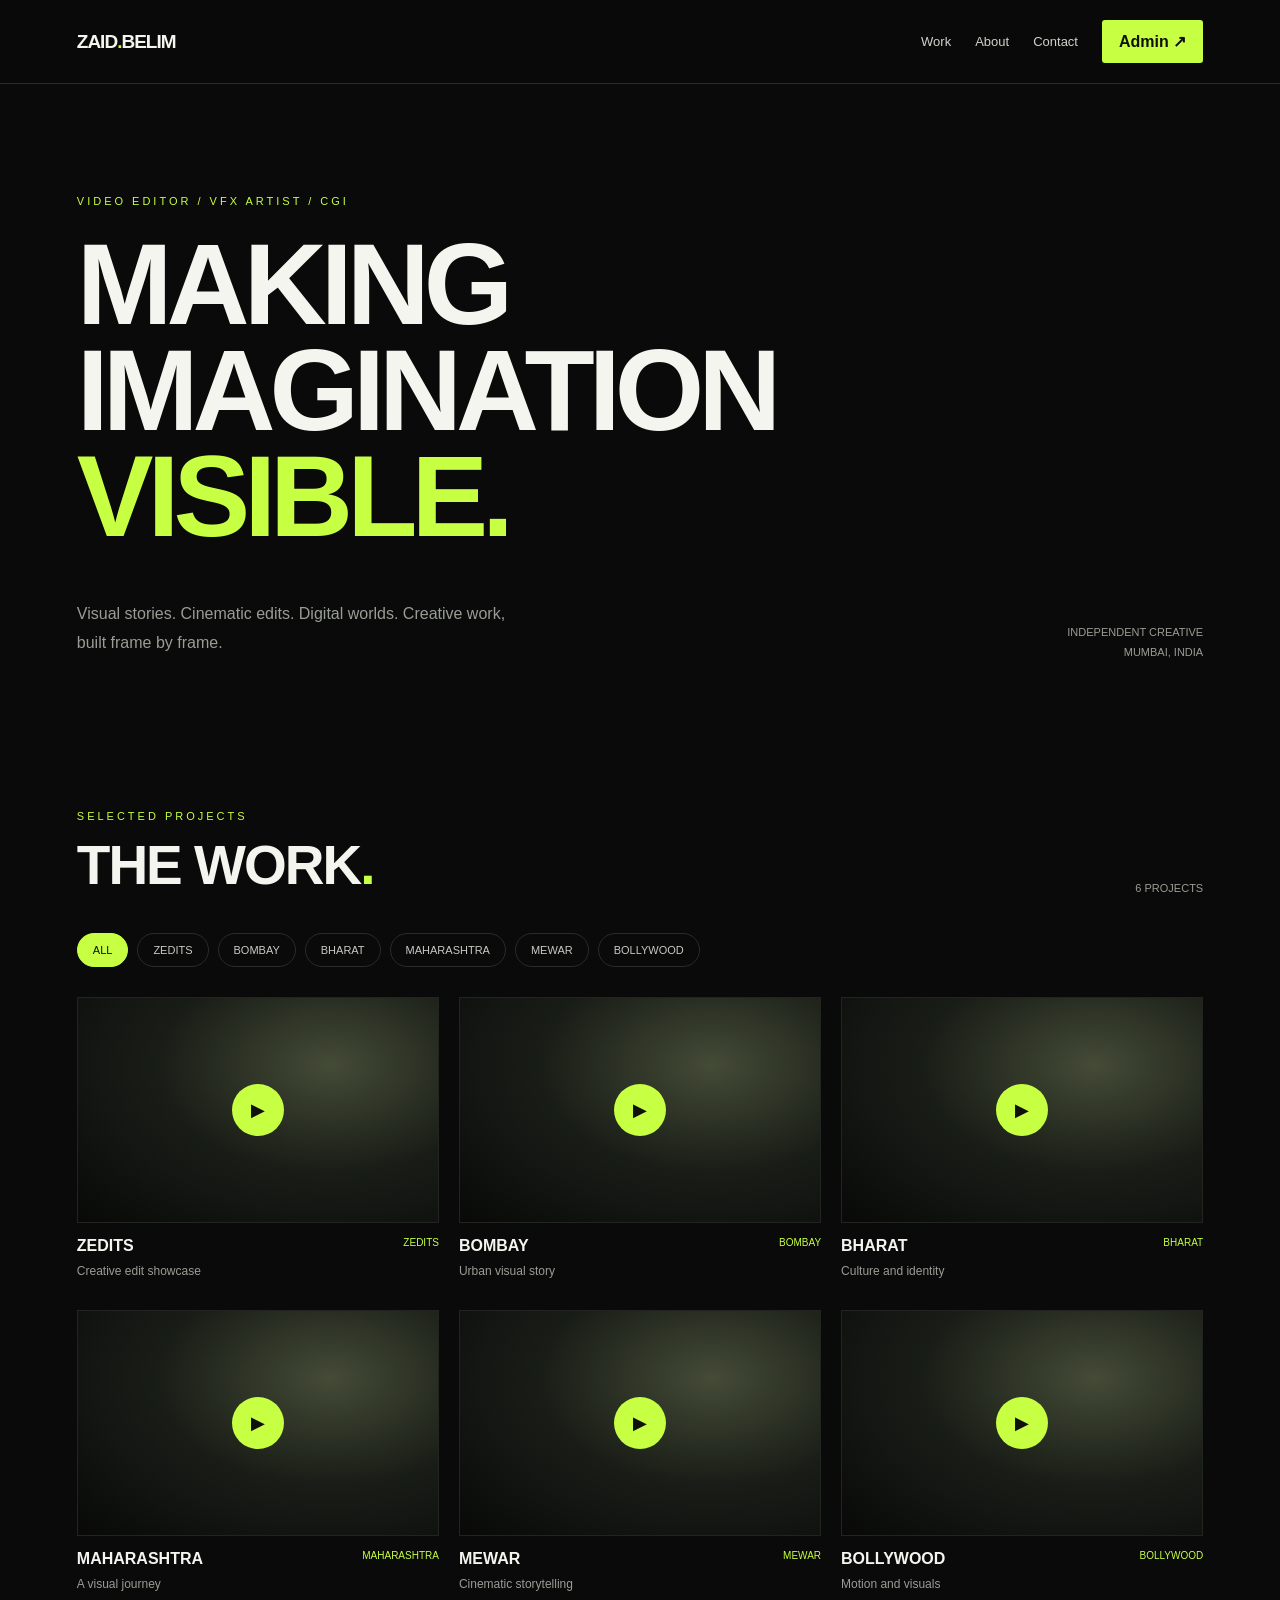
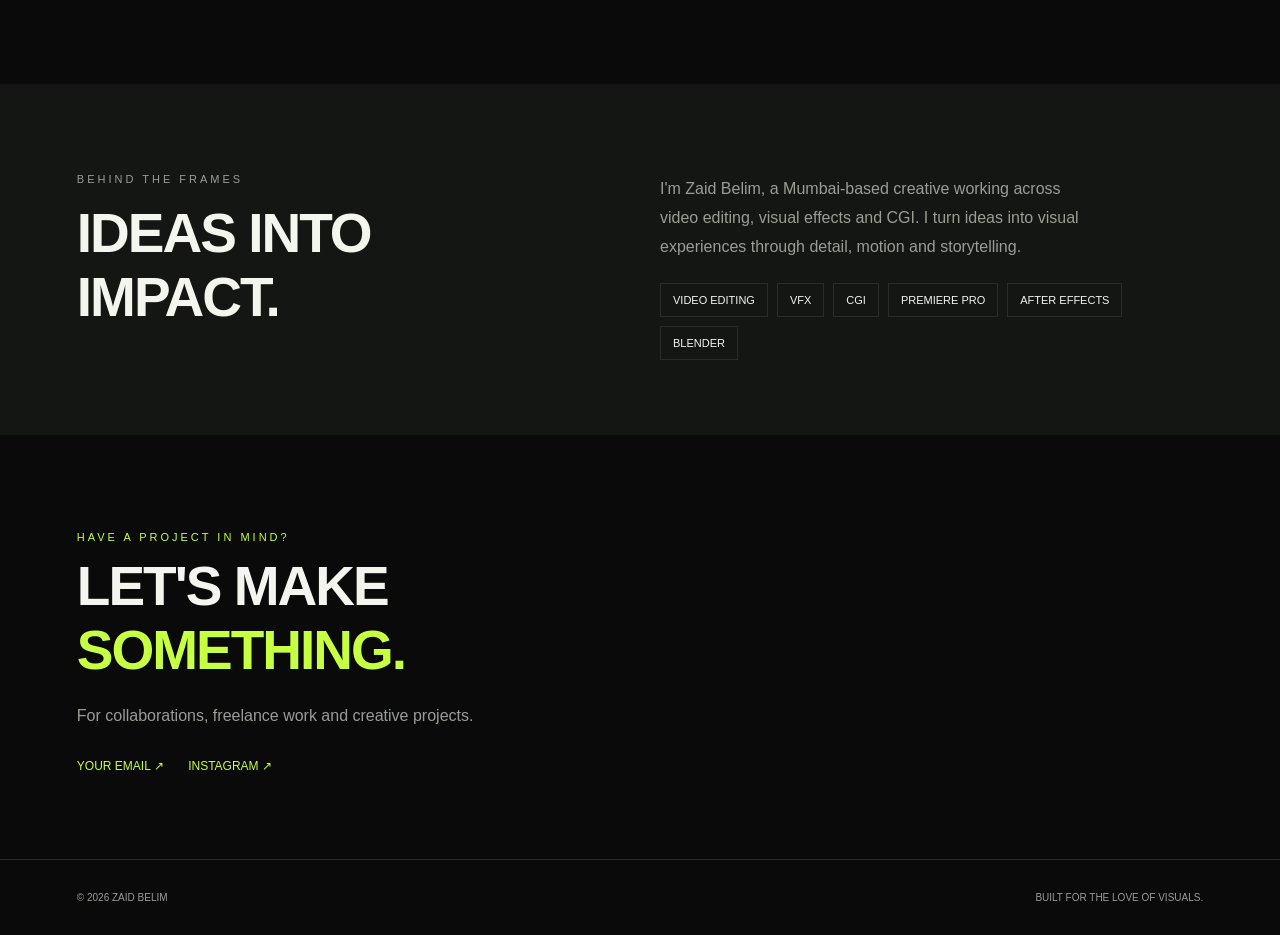
==== index.html @ c35e7522 "Add files via upload" ====
<!DOCTYPE html>
<html lang="en">
<head>
  <meta charset="UTF-8">
  <meta name="viewport" content="width=device-width, initial-scale=1.0">

  <title>ZAID BELIM — Creative Portfolio</title>
  <meta name="description" content="Zaid Belim — Video Editor, VFX Artist and CGI Artist. Explore selected creative projects.">

  <link rel="stylesheet" href="style.css">
</head>
<body>

  <header class="navbar">
    <a href="#" class="logo">ZAID<span>.</span>BELIM</a>

    <nav>
      <a href="#work">Work</a>
      <a href="#about">About</a>
      <a href="#contact">Contact</a>
      <button id="adminToggle" class="admin-button">Admin ↗</button>
    </nav>
  </header>

  <main>
    <section class="hero">
      <p class="eyebrow">VIDEO EDITOR / VFX ARTIST / CGI</p>

      <h1>MAKING<br>IMAGINATION<br><span>VISIBLE.</span></h1>

      <div class="hero-bottom">
        <p>
          Visual stories. Cinematic edits. Digital worlds.
          Creative work, built frame by frame.
        </p>
        <p class="location">INDEPENDENT CREATIVE<br>MUMBAI, INDIA</p>
      </div>
    </section>

    <section id="adminPanel" class="admin-panel" hidden>
      <p class="eyebrow">DEMO ADMIN</p>
      <h2>Manage Projects</h2>
      <p class="notice">
        This is a local demo, not a secure online admin system.
        Projects added here are saved only in this browser.
      </p>

      <form id="projectForm" class="project-form">
        <label>
          Project name
          <input id="projectTitle" type="text" required placeholder="Project name">
        </label>

        <label>
          Category
          <select id="projectCategory">
            <option value="ZEDITS">ZEDITS</option>
            <option value="VFX">VFX</option>
            <option value="CGI">CGI</option>
            <option value="BOMBAY">BOMBAY</option>
            <option value="MAHARASHTRA">MAHARASHTRA</option>
            <option value="MEWAR">MEWAR</option>
            <option value="BHARAT">BHARAT</option>
            <option value="BOLLYWOOD">BOLLYWOOD</option>
            <option value="OTHER">OTHER</option>
          </select>
        </label>

        <label class="full">
          Video URL
          <input id="projectVideo" type="url" placeholder="https://..." required>
        </label>

        <label class="full">
          Thumbnail URL (optional)
          <input id="projectImage" type="url" placeholder="https://...">
        </label>

        <label class="full">
          Short description (optional)
          <textarea id="projectDescription" placeholder="About this project"></textarea>
        </label>

        <div class="form-actions full">
          <button class="primary-button" type="submit">Add Project</button>
          <button class="secondary-button" id="exportButton" type="button">
            Export Projects
          </button>
        </div>
      </form>

      <p id="adminMessage" class="notice" aria-live="polite"></p>
    </section>

    <section id="work" class="section">
      <div class="section-heading">
        <div>
          <p class="eyebrow">SELECTED PROJECTS</p>
          <h2>THE WORK<span>.</span></h2>
        </div>
        <p id="projectCount" class="project-count">0 PROJECTS</p>
      </div>

      <div id="filters" class="filters"></div>
      <div id="projectGrid" class="project-grid"></div>
    </section>

    <section id="about" class="about-section">
      <div>
        <p class="eyebrow">BEHIND THE FRAMES</p>
        <h2>IDEAS INTO<br>IMPACT.</h2>
      </div>

      <div>
        <p>
          I'm Zaid Belim, a Mumbai-based creative working across video editing,
          visual effects and CGI. I turn ideas into visual experiences through
          detail, motion and storytelling.
        </p>

        <div class="skills">
          <span>VIDEO EDITING</span>
          <span>VFX</span>
          <span>CGI</span>
          <span>PREMIERE PRO</span>
          <span>AFTER EFFECTS</span>
          <span>BLENDER</span>
        </div>
      </div>
    </section>

    <section id="contact" class="contact-section">
      <p class="eyebrow">HAVE A PROJECT IN MIND?</p>
      <h2>LET'S MAKE<br><span>SOMETHING.</span></h2>
      <p>For collaborations, freelance work and creative projects.</p>

      <!-- Replace these with Zaid's real contact details -->
      <a href="mailto:your-email@example.com">YOUR EMAIL ↗</a>
      <a href="https://www.instagram.com/" target="_blank" rel="noopener noreferrer">
        INSTAGRAM ↗
      </a>
    </section>
  </main>

  <footer>
    <p>© <span id="year"></span> ZAID BELIM</p>
    <p>BUILT FOR THE LOVE OF VISUALS.</p>
  </footer>

  <div id="videoModal" class="video-modal" aria-hidden="true">
    <div class="video-dialog">
      <div class="modal-heading">
        <h3 id="modalTitle">PROJECT</h3>
        <button id="closeModal" aria-label="Close video">×</button>
      </div>

      <iframe
        id="videoFrame"
        title="Project video"
        allow="autoplay; fullscreen; picture-in-picture"
        allowfullscreen
        hidden>
      </iframe>

      <video id="videoPlayer" controls playsinline hidden></video>
      <p id="videoMessage"></p>
    </div>
  </div>

  <script src="script.js"></script>
</body>
</html>
---- style.css ----
:root {
  --bg: #090a09;
  --panel: #141613;
  --text: #f4f5ef;
  --muted: #9a9d95;
  --green: #c7ff42;
  --line: #292c27;
}

* {
  box-sizing: border-box;
}

html {
  scroll-behavior: smooth;
}

body {
  margin: 0;
  background: var(--bg);
  color: var(--text);
  font-family: Arial, Helvetica, sans-serif;
}

a {
  color: inherit;
  text-decoration: none;
}

button,
input,
select,
textarea {
  font: inherit;
}

button {
  cursor: pointer;
}

.navbar {
  position: sticky;
  top: 0;
  z-index: 10;
  display: flex;
  justify-content: space-between;
  align-items: center;
  gap: 20px;
  padding: 20px 6%;
  background: rgba(9, 10, 9, 0.96);
  border-bottom: 1px solid var(--line);
  backdrop-filter: blur(12px);
}

.logo {
  font-size: 19px;
  font-weight: 900;
  letter-spacing: -1px;
}

.logo span,
.section-heading h2 span,
.contact-section h2 span {
  color: var(--green);
}

nav {
  display: flex;
  align-items: center;
  gap: 24px;
}

nav a {
  font-size: 13px;
  color: #d0d2ca;
}

nav a:hover,
.contact-section a:hover {
  color: var(--green);
}

.admin-button,
.primary-button {
  padding: 12px 17px;
  color: #10110d;
  background: var(--green);
  border: 0;
  border-radius: 3px;
  font-weight: 800;
}

.hero {
  padding: 100px 6% 85px;
}

.eyebrow {
  color: var(--green);
  font-size: 11px;
  letter-spacing: 3px;
}

.hero h1 {
  margin: 25px 0;
  font-size: clamp(48px, 10vw, 115px);
  line-height: 0.92;
  letter-spacing: -6px;
}

.hero h1 span {
  color: var(--green);
}

.hero-bottom {
  display: flex;
  justify-content: space-between;
  align-items: end;
  gap: 25px;
  margin-top: 35px;
}

.hero-bottom p,
.about-section p,
.contact-section > p:not(.eyebrow) {
  max-width: 430px;
  color: var(--muted);
  line-height: 1.8;
}

.location {
  text-align: right;
  font-size: 11px;
}

.section {
  padding: 40px 6% 90px;
}

.section-heading {
  display: flex;
  justify-content: space-between;
  align-items: end;
  gap: 20px;
  margin-bottom: 28px;
}

.section-heading h2,
.about-section h2,
.contact-section h2 {
  margin: 8px 0;
  font-size: clamp(32px, 5vw, 55px);
  letter-spacing: -2px;
}

.project-count {
  color: var(--muted);
  font-size: 11px;
}

.filters {
  display: flex;
  flex-wrap: wrap;
  gap: 9px;
  margin-bottom: 30px;
}

.filter-button {
  padding: 10px 15px;
  color: #c7c9c2;
  background: transparent;
  border: 1px solid var(--line);
  border-radius: 30px;
  font-size: 11px;
}

.filter-button:hover,
.filter-button.active {
  color: #10110d;
  background: var(--green);
  border-color: var(--green);
}

.project-grid {
  display: grid;
  grid-template-columns: repeat(3, minmax(0, 1fr));
  gap: 28px 20px;
}

.project-card {
  min-width: 0;
}

.project-thumbnail {
  position: relative;
  display: grid;
  width: 100%;
  aspect-ratio: 16 / 10;
  place-items: center;
  overflow: hidden;
  background:
    radial-gradient(ellipse at 70% 30%, #444b36, #191d17 48%, #080908);
  border: 1px solid #22251f;
  cursor: pointer;
}

.project-thumbnail img {
  position: absolute;
  inset: 0;
  width: 100%;
  height: 100%;
  object-fit: cover;
  transition: transform 0.35s ease;
}

.project-card:hover .project-thumbnail img {
  transform: scale(1.04);
}

.play-button {
  position: relative;
  z-index: 1;
  display: grid;
  width: 52px;
  height: 52px;
  place-items: center;
  color: #10110d;
  background: var(--green);
  border-radius: 50%;
  font-size: 18px;
}

.project-info {
  display: flex;
  justify-content: space-between;
  gap: 12px;
  padding-top: 14px;
}

.project-info h3 {
  margin: 0 0 7px;
  font-size: 16px;
}

.project-info p {
  margin: 0;
  color: var(--muted);
  font-size: 12px;
  line-height: 1.6;
}

.project-category {
  color: var(--green);
  font-size: 10px;
  white-space: nowrap;
}

.empty-message {
  color: var(--muted);
  padding: 25px 0;
}

.about-section {
  display: grid;
  grid-template-columns: 1fr 1fr;
  gap: 40px;
  padding: 75px 6%;
  background: var(--panel);
}

.skills {
  display: flex;
  flex-wrap: wrap;
  gap: 9px;
  margin-top: 22px;
}

.skills span {
  padding: 10px 12px;
  border: 1px solid var(--line);
  font-size: 11px;
}

.contact-section {
  padding: 85px 6%;
}

.contact-section h2 {
  margin-bottom: 20px;
}

.contact-section a {
  display: inline-block;
  margin: 12px 20px 0 0;
  color: var(--green);
  font-size: 12px;
}

footer {
  display: flex;
  justify-content: space-between;
  gap: 15px;
  padding: 22px 6%;
  border-top: 1px solid var(--line);
}

footer p {
  color: var(--muted);
  font-size: 10px;
}

/* Admin demo panel */

.admin-panel {
  padding: 35px 6% 55px;
  background: var(--panel);
  border-bottom: 1px solid var(--green);
}

.admin-panel[hidden] {
  display: none;
}

.admin-panel h2 {
  font-size: 34px;
}

.notice {
  max-width: 700px;
  color: var(--muted);
  font-size: 12px;
  line-height: 1.7;
}

.project-form {
  display: grid;
  grid-template-columns: 1fr 1fr;
  gap: 16px;
  max-width: 850px;
  margin-top: 25px;
}

.project-form label {
  color: #d0d2ca;
  font-size: 12px;
}

.project-form input,
.project-form select,
.project-form textarea {
  display: block;
  width: 100%;
  margin-top: 8px;
  padding: 12px;
  color: white;
  background: var(--bg);
  border: 1px solid #383c33;
  border-radius: 3px;
}

.project-form textarea {
  min-height: 85px;
  resize: vertical;
}

.full {
  grid-column: 1 / -1;
}

.form-actions {
  display: flex;
  flex-wrap: wrap;
  gap: 12px;
}

.secondary-button {
  padding: 12px 16px;
  color: white;
  background: transparent;
  border: 1px solid #555;
}

/* Video modal */

.video-modal {
  position: fixed;
  inset: 0;
  z-index: 30;
  display: none;
  align-items: center;
  justify-content: center;
  padding: 20px;
  background: rgba(0, 0, 0, 0.94);
}

.video-modal.open {
  display: flex;
}

.video-dialog {
  width: min(950px, 100%);
}

.modal-heading {
  display: flex;
  justify-content: space-between;
  align-items: center;
  margin-bottom: 12px;
}

.modal-heading h3 {
  font-size: 15px;
}

.modal-heading button {
  color: white;
  background: none;
  border: 0;
  font-size: 32px;
}

#videoFrame,
#videoPlayer {
  width: 100%;
  aspect-ratio: 16 / 9;
  background: #000;
  border: 0;
}

#videoPlayer {
  max-height: 75vh;
}

#videoMessage {
  color: var(--muted);
  font-size: 12px;
  line-height: 1.7;
}

@media (max-width: 800px) {
  .project-grid {
    grid-template-columns: repeat(2, minmax(0, 1fr));
  }

  nav {
    gap: 13px;
  }

  nav a {
    font-size: 11px;
  }

  .hero h1 {
    letter-spacing: -3px;
  }
}

@media (max-width: 540px) {
  .navbar {
    padding: 17px 5%;
  }

  nav {
    gap: 10px;
  }

  nav a {
    display: none;
  }

  .hero {
    padding: 70px 5% 55px;
  }

  .hero-bottom {
    align-items: start;
    flex-direction: column;
  }

  .location {
    text-align: left;
  }

  .section,
  .contact-section {
    padding-right: 5%;
    padding-left: 5%;
  }

  .project-grid {
    grid-template-columns: 1fr;
    gap: 28px;
  }

  .section-heading {
    align-items: start;
    flex-direction: column;
  }

  .about-section {
    grid-template-columns: 1fr;
    padding: 55px 5%;
  }

  .project-form {
    grid-template-columns: 1fr;
  }

  .full {
    grid-column: auto;
  }

  footer {
    flex-direction: column;
    padding: 20px 5%;
  }
}
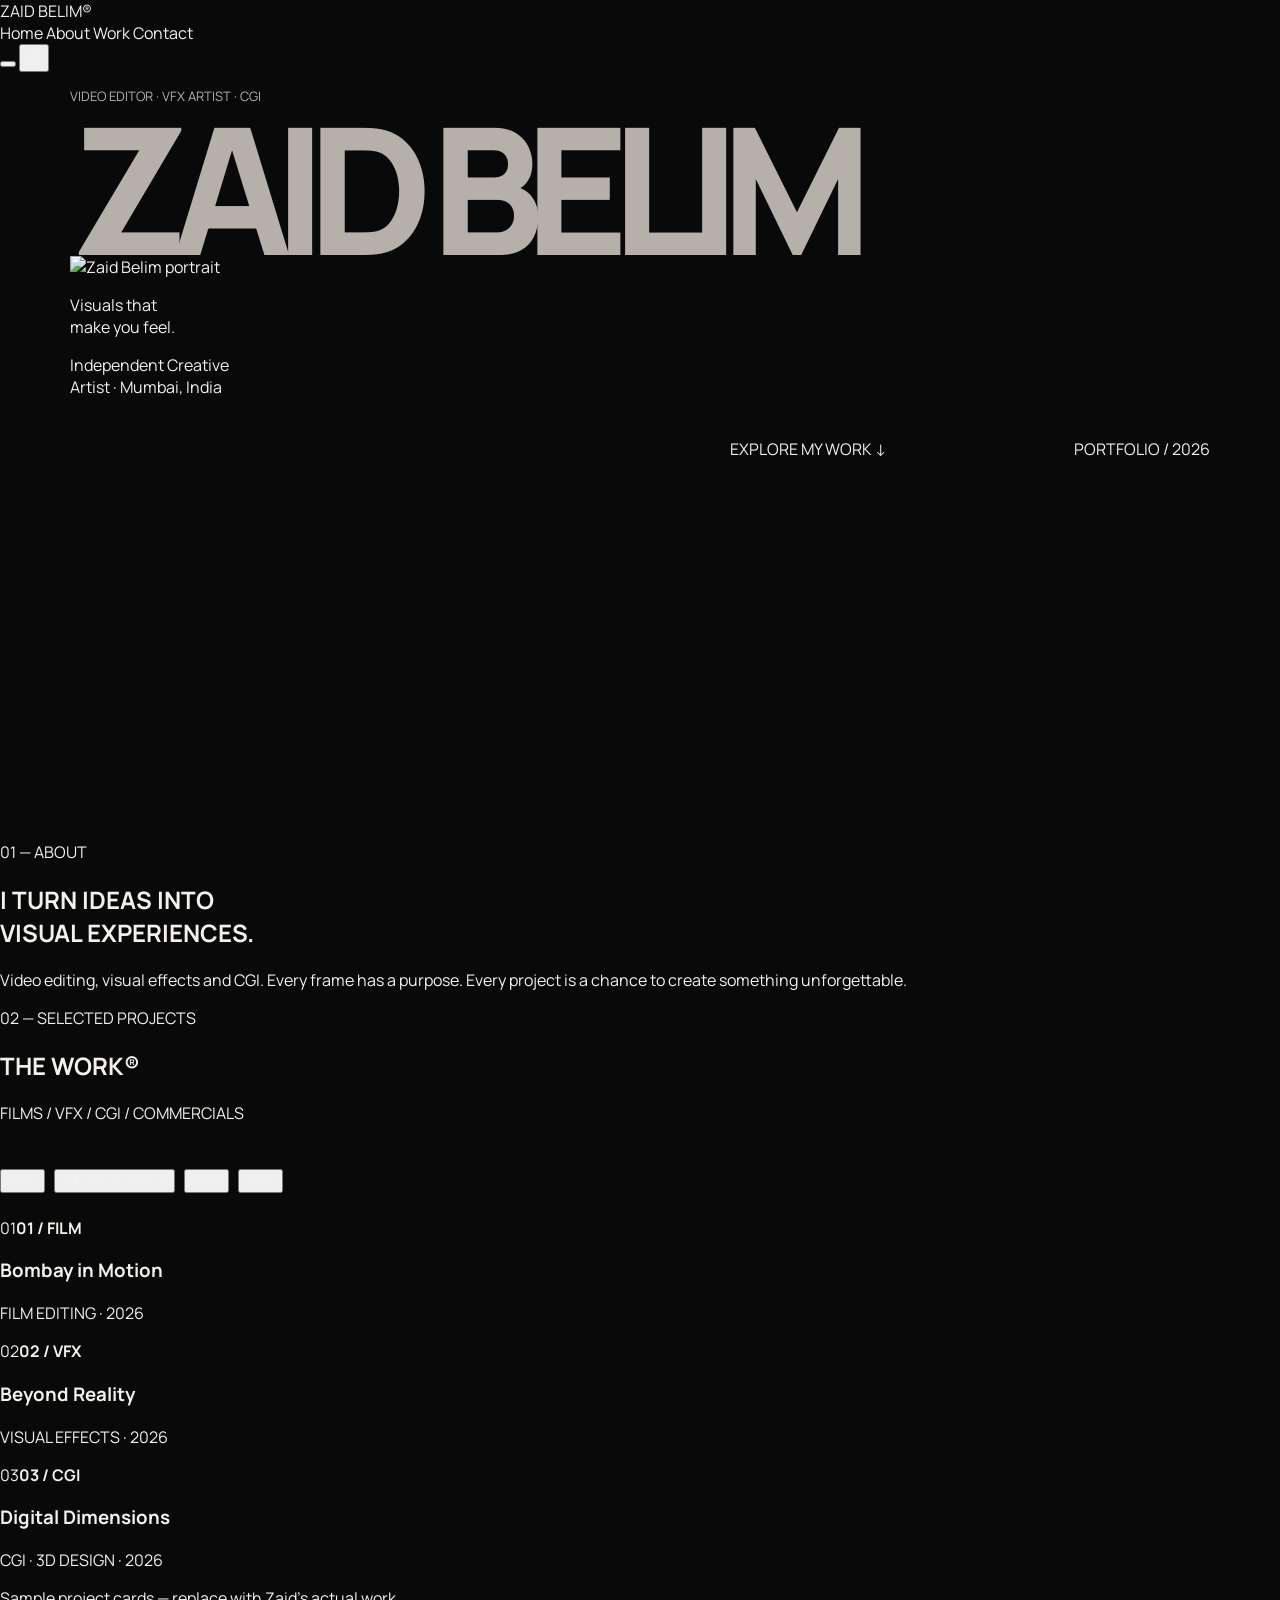
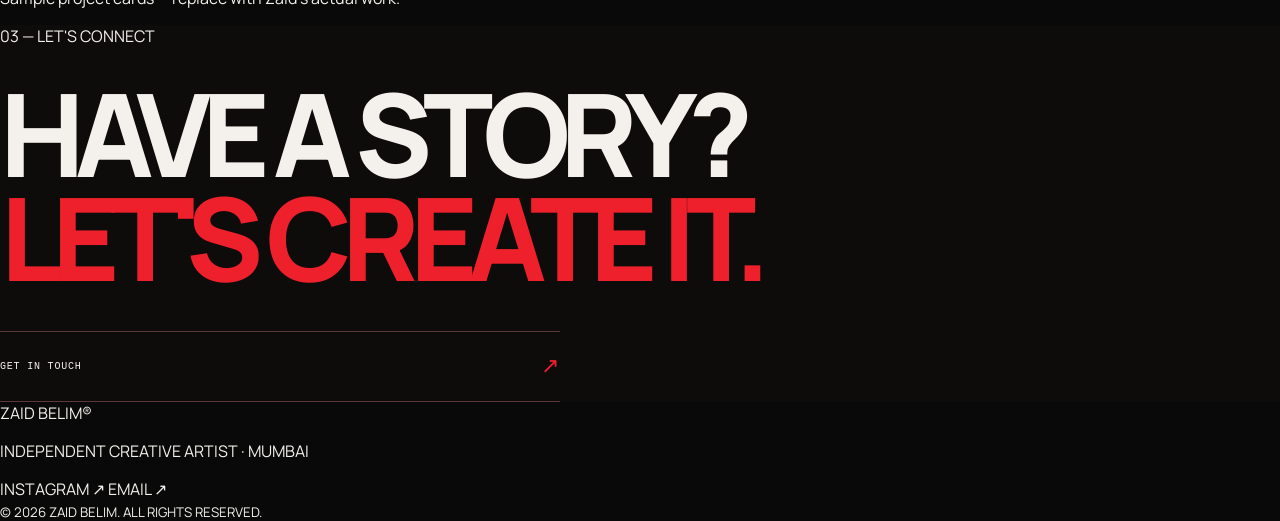
==== commit 171cba3a: "Update index.html" ====
--- a/index.html
+++ b/index.html
@@ -1,172 +1,120 @@
+
 <!DOCTYPE html>
 <html lang="en">
 <head>
   <meta charset="UTF-8">
-  <meta name="viewport" content="width=device-width, initial-scale=1.0">
-
-  <title>ZAID BELIM — Creative Portfolio</title>
-  <meta name="description" content="Zaid Belim — Video Editor, VFX Artist and CGI Artist. Explore selected creative projects.">
-
+  <meta name="viewport" content="width=device-width, initial-scale=1">
+  <meta name="theme-color" content="#050505">
+  <title>Zaid Belim — Visual Artist</title>
+  <link rel="preconnect" href="https://fonts.googleapis.com">
+  <link href="https://fonts.googleapis.com/css2?family=Barlow+Condensed:wght@600;700;800;900&family=Manrope:wght@400;500;600;700;800&display=swap" rel="stylesheet">
   <link rel="stylesheet" href="style.css">
+  <script src="script.js" defer></script>
 </head>
 <body>
-
   <header class="navbar">
-    <a href="#" class="logo">ZAID<span>.</span>BELIM</a>
-
-    <nav>
+    <a href="#home" class="logo">ZAID BELIM<span>®</span></a>
+    <nav id="nav">
+      <a href="#home">Home</a>
+      <a href="#about">About</a>
       <a href="#work">Work</a>
-      <a href="#about">About</a>
       <a href="#contact">Contact</a>
-      <button id="adminToggle" class="admin-button">Admin ↗</button>
     </nav>
+    <button class="theme-toggle" id="themeToggle" aria-label="Toggle theme">
+      <span></span>
+    </button>
+    <button class="menu" id="menu" aria-label="Open menu">☰</button>
   </header>
 
   <main>
-    <section class="hero">
-      <p class="eyebrow">VIDEO EDITOR / VFX ARTIST / CGI</p>
+    <section class="hero" id="home">
+      <div class="hero-copy">
+        <p class="overline">VIDEO EDITOR · VFX ARTIST · CGI</p>
+        <h1>ZAID <span>BELIM</span></h1>
+      </div>
 
-      <h1>MAKING<br>IMAGINATION<br><span>VISIBLE.</span></h1>
+      <!-- Replace zaid.jpg with Zaid's best portrait photo -->
+      <img class="portrait" src="zaid.jpg" alt="Zaid Belim portrait">
+
+      <div class="hero-caption">
+        <p>Visuals that<br>make you feel.</p>
+        <p class="right-caption">Independent Creative<br>Artist · Mumbai, India</p>
+      </div>
 
       <div class="hero-bottom">
-        <p>
-          Visual stories. Cinematic edits. Digital worlds.
-          Creative work, built frame by frame.
-        </p>
-        <p class="location">INDEPENDENT CREATIVE<br>MUMBAI, INDIA</p>
+        <a href="#work" class="discover">EXPLORE MY WORK <span>↓</span></a>
+        <span class="edition">PORTFOLIO / 2026</span>
       </div>
     </section>
 
-    <section id="adminPanel" class="admin-panel" hidden>
-      <p class="eyebrow">DEMO ADMIN</p>
-      <h2>Manage Projects</h2>
-      <p class="notice">
-        This is a local demo, not a secure online admin system.
-        Projects added here are saved only in this browser.
+    <section class="intro" id="about">
+      <p class="label">01 — ABOUT</p>
+      <h2>I TURN IDEAS INTO<br><span>VISUAL EXPERIENCES.</span></h2>
+      <p class="intro-text">
+        Video editing, visual effects and CGI. Every frame has a purpose.
+        Every project is a chance to create something unforgettable.
       </p>
-
-      <form id="projectForm" class="project-form">
-        <label>
-          Project name
-          <input id="projectTitle" type="text" required placeholder="Project name">
-        </label>
-
-        <label>
-          Category
-          <select id="projectCategory">
-            <option value="ZEDITS">ZEDITS</option>
-            <option value="VFX">VFX</option>
-            <option value="CGI">CGI</option>
-            <option value="BOMBAY">BOMBAY</option>
-            <option value="MAHARASHTRA">MAHARASHTRA</option>
-            <option value="MEWAR">MEWAR</option>
-            <option value="BHARAT">BHARAT</option>
-            <option value="BOLLYWOOD">BOLLYWOOD</option>
-            <option value="OTHER">OTHER</option>
-          </select>
-        </label>
-
-        <label class="full">
-          Video URL
-          <input id="projectVideo" type="url" placeholder="https://..." required>
-        </label>
-
-        <label class="full">
-          Thumbnail URL (optional)
-          <input id="projectImage" type="url" placeholder="https://...">
-        </label>
-
-        <label class="full">
-          Short description (optional)
-          <textarea id="projectDescription" placeholder="About this project"></textarea>
-        </label>
-
-        <div class="form-actions full">
-          <button class="primary-button" type="submit">Add Project</button>
-          <button class="secondary-button" id="exportButton" type="button">
-            Export Projects
-          </button>
-        </div>
-      </form>
-
-      <p id="adminMessage" class="notice" aria-live="polite"></p>
     </section>
 
-    <section id="work" class="section">
-      <div class="section-heading">
+    <section class="work" id="work">
+      <div class="section-head">
         <div>
-          <p class="eyebrow">SELECTED PROJECTS</p>
-          <h2>THE WORK<span>.</span></h2>
+          <p class="label">02 — SELECTED PROJECTS</p>
+          <h2>THE WORK<span>®</span></h2>
         </div>
-        <p id="projectCount" class="project-count">0 PROJECTS</p>
+        <p>FILMS / VFX / CGI / COMMERCIALS</p>
       </div>
 
-      <div id="filters" class="filters"></div>
-      <div id="projectGrid" class="project-grid"></div>
+      <div class="filters">
+        <button class="active" data-filter="all">ALL</button>
+        <button data-filter="film">FILM & EDIT</button>
+        <button data-filter="vfx">VFX</button>
+        <button data-filter="cgi">CGI</button>
+      </div>
+
+      <div class="projects" id="projects">
+        <article class="project" data-category="film">
+          <div class="project-image image-one">
+            <span>01</span><b>01 / FILM</b>
+          </div>
+          <h3>Bombay in Motion</h3>
+          <p>FILM EDITING · 2026</p>
+        </article>
+        <article class="project" data-category="vfx">
+          <div class="project-image image-two">
+            <span>02</span><b>02 / VFX</b>
+          </div>
+          <h3>Beyond Reality</h3>
+          <p>VISUAL EFFECTS · 2026</p>
+        </article>
+        <article class="project" data-category="cgi">
+          <div class="project-image image-three">
+            <span>03</span><b>03 / CGI</b>
+          </div>
+          <h3>Digital Dimensions</h3>
+          <p>CGI · 3D DESIGN · 2026</p>
+        </article>
+      </div>
+      <p class="notice">Sample project cards — replace with Zaid's actual work.</p>
     </section>
 
-    <section id="about" class="about-section">
-      <div>
-        <p class="eyebrow">BEHIND THE FRAMES</p>
-        <h2>IDEAS INTO<br>IMPACT.</h2>
-      </div>
-
-      <div>
-        <p>
-          I'm Zaid Belim, a Mumbai-based creative working across video editing,
-          visual effects and CGI. I turn ideas into visual experiences through
-          detail, motion and storytelling.
-        </p>
-
-        <div class="skills">
-          <span>VIDEO EDITING</span>
-          <span>VFX</span>
-          <span>CGI</span>
-          <span>PREMIERE PRO</span>
-          <span>AFTER EFFECTS</span>
-          <span>BLENDER</span>
-        </div>
-      </div>
-    </section>
-
-    <section id="contact" class="contact-section">
-      <p class="eyebrow">HAVE A PROJECT IN MIND?</p>
-      <h2>LET'S MAKE<br><span>SOMETHING.</span></h2>
-      <p>For collaborations, freelance work and creative projects.</p>
-
-      <!-- Replace these with Zaid's real contact details -->
-      <a href="mailto:your-email@example.com">YOUR EMAIL ↗</a>
-      <a href="https://www.instagram.com/" target="_blank" rel="noopener noreferrer">
-        INSTAGRAM ↗
+    <section class="contact" id="contact">
+      <p class="label">03 — LET'S CONNECT</p>
+      <h2>HAVE A STORY?<br><span>LET'S CREATE IT.</span></h2>
+      <a href="mailto:zaid@example.com" class="contact-link">
+        GET IN TOUCH <span>↗</span>
       </a>
     </section>
   </main>
 
   <footer>
-    <p>© <span id="year"></span> ZAID BELIM</p>
-    <p>BUILT FOR THE LOVE OF VISUALS.</p>
+    <a href="#home" class="logo">ZAID BELIM<span>®</span></a>
+    <p>INDEPENDENT CREATIVE ARTIST · MUMBAI</p>
+    <div>
+      <a href="https://instagram.com/" target="_blank" rel="noreferrer">INSTAGRAM ↗</a>
+      <a href="mailto:zaid@example.com">EMAIL ↗</a>
+    </div>
+    <small>© 2026 ZAID BELIM. ALL RIGHTS RESERVED.</small>
   </footer>
-
-  <div id="videoModal" class="video-modal" aria-hidden="true">
-    <div class="video-dialog">
-      <div class="modal-heading">
-        <h3 id="modalTitle">PROJECT</h3>
-        <button id="closeModal" aria-label="Close video">×</button>
-      </div>
-
-      <iframe
-        id="videoFrame"
-        title="Project video"
-        allow="autoplay; fullscreen; picture-in-picture"
-        allowfullscreen
-        hidden>
-      </iframe>
-
-      <video id="videoPlayer" controls playsinline hidden></video>
-      <p id="videoMessage"></p>
-    </div>
-  </div>
-
-  <script src="script.js"></script>
 </body>
-</html>+</html>
--- a/style.css
+++ b/style.css
@@ -1,516 +1,300 @@
+
 :root {
-  --bg: #090a09;
-  --panel: #141613;
-  --text: #f4f5ef;
-  --muted: #9a9d95;
-  --green: #c7ff42;
-  --line: #292c27;
-}
-
-* {
-  box-sizing: border-box;
-}
-
-html {
-  scroll-behavior: smooth;
-}
-
+  --bg: #090909;
+  --panel: #111111;
+  --white: #f4f1ec;
+  --muted: #85817e;
+  --red: #ed202b;
+  --line: rgba(255,255,255,.13);
+  --mono: "DM Mono", monospace;
+  --sans: "Manrope", sans-serif;
+}
+
+* { box-sizing: border-box; }
+html { scroll-behavior: smooth; scroll-padding-top: 90px; }
 body {
-  margin: 0;
-  background: var(--bg);
-  color: var(--text);
-  font-family: Arial, Helvetica, sans-serif;
-}
-
-a {
-  color: inherit;
-  text-decoration: none;
-}
-
-button,
-input,
-select,
-textarea {
-  font: inherit;
-}
-
-button {
-  cursor: pointer;
-}
-
-.navbar {
-  position: sticky;
-  top: 0;
-  z-index: 10;
-  display: flex;
-  justify-content: space-between;
-  align-items: center;
-  gap: 20px;
-  padding: 20px 6%;
-  background: rgba(9, 10, 9, 0.96);
-  border-bottom: 1px solid var(--line);
-  backdrop-filter: blur(12px);
-}
-
-.logo {
-  font-size: 19px;
-  font-weight: 900;
-  letter-spacing: -1px;
-}
-
-.logo span,
-.section-heading h2 span,
-.contact-section h2 span {
-  color: var(--green);
-}
-
-nav {
-  display: flex;
-  align-items: center;
-  gap: 24px;
-}
-
-nav a {
-  font-size: 13px;
-  color: #d0d2ca;
-}
-
-nav a:hover,
-.contact-section a:hover {
-  color: var(--green);
-}
-
-.admin-button,
-.primary-button {
-  padding: 12px 17px;
-  color: #10110d;
-  background: var(--green);
-  border: 0;
-  border-radius: 3px;
-  font-weight: 800;
-}
-
-.hero {
-  padding: 100px 6% 85px;
-}
-
-.eyebrow {
-  color: var(--green);
-  font-size: 11px;
-  letter-spacing: 3px;
-}
-
+  margin: 0; background: var(--bg); color: var(--white);
+  font-family: var(--sans); overflow-x: hidden;
+}
+body.modal-open { overflow: hidden; }
+a { color: inherit; text-decoration: none; }
+button, input, select { font: inherit; }
+button { color: inherit; }
+::selection { background: var(--red); color: white; }
+
+.noise {
+  position: fixed; inset: 0; z-index: 10; pointer-events: none;
+  opacity: .055;
+  background-image: url("data:image/svg+xml,%3Csvg viewBox='0 0 180 180' xmlns='http://www.w3.org/2000/svg'%3E%3Cfilter id='n'%3E%3CfeTurbulence type='fractalNoise' baseFrequency='.85' numOctaves='3' stitchTiles='stitch'/%3E%3C/filter%3E%3Crect width='100%25' height='100%25' filter='url(%23n)' opacity='.5'/%3E%3C/svg%3E");
+}
+.mono, .eyebrow, .project-meta p, .project-category, .filters,
+.availability, .hero-foot, .hero-top, .art-label, .footer-links,
+.copyright, label, .admin-toolbar, .admin-status {
+  font-family: var(--mono);
+  letter-spacing: .07em;
+}
+.topbar {
+  position: sticky; top: 0; z-index: 20; height: 76px;
+  display: flex; align-items: center; justify-content: space-between;
+  padding: 0 5.5%; background: rgba(9,9,9,.88);
+  border-bottom: 1px solid var(--line); backdrop-filter: blur(16px);
+}
+.wordmark { font-size: 26px; font-weight: 800; letter-spacing: -.09em; }
+.wordmark span { color: var(--red); font-size: 11px; vertical-align: top; margin-left: 4px; }
+.desktop-nav, .nav-right, .footer-links { display: flex; align-items: center; gap: 28px; }
+.desktop-nav a { color: #c9c6c2; font-size: 12px; transition: color .2s; }
+.desktop-nav a:hover, .footer-links a:hover { color: var(--red); }
+.desktop-nav sup { color: var(--red); font-family: var(--mono); font-size: 9px; }
+.availability { color: #aaa5a0; font-size: 9px; }
+.availability i, .red-dot {
+  display: inline-block; width: 7px; height: 7px; border-radius: 50%;
+  background: var(--red); margin-right: 8px; box-shadow: 0 0 12px #ed202b88;
+}
+.menu-btn { display: none; background: none; border: 0; }
+
+.hero { padding: 0 5.5%; min-height: 740px; }
+.hero-top, .hero-foot {
+  display: flex; justify-content: space-between; color: var(--muted);
+  font-size: 9px; padding: 25px 0;
+}
+.hero-title-wrap { position: relative; z-index: 2; padding-top: 55px; }
+.eyebrow { font-size: 10px; color: #aaa5a0; margin: 0 0 22px; }
 .hero h1 {
-  margin: 25px 0;
-  font-size: clamp(48px, 10vw, 115px);
-  line-height: 0.92;
-  letter-spacing: -6px;
-}
-
-.hero h1 span {
-  color: var(--green);
-}
-
+  margin: 0; font-size: clamp(76px, 13.8vw, 190px);
+  line-height: .76; letter-spacing: -.105em; font-weight: 800;
+  position: relative; z-index: 2;
+}
+.outline { color: transparent; -webkit-text-stroke: 1px #f4f1ec; }
 .hero-bottom {
-  display: flex;
-  justify-content: space-between;
-  align-items: end;
-  gap: 25px;
-  margin-top: 35px;
-}
-
-.hero-bottom p,
-.about-section p,
-.contact-section > p:not(.eyebrow) {
-  max-width: 430px;
-  color: var(--muted);
-  line-height: 1.8;
-}
-
-.location {
-  text-align: right;
-  font-size: 11px;
-}
-
-.section {
-  padding: 40px 6% 90px;
-}
-
-.section-heading {
-  display: flex;
-  justify-content: space-between;
-  align-items: end;
-  gap: 20px;
-  margin-bottom: 28px;
-}
-
-.section-heading h2,
-.about-section h2,
-.contact-section h2 {
-  margin: 8px 0;
-  font-size: clamp(32px, 5vw, 55px);
-  letter-spacing: -2px;
-}
-
-.project-count {
-  color: var(--muted);
-  font-size: 11px;
-}
-
+  display: flex; align-items: end; justify-content: space-between;
+  max-width: 480px; margin: 40px 0 0 auto; position: relative; z-index: 3;
+}
+.hero-copy { font-size: 13px; line-height: 1.8; color: #b5b0aa; }
+.round-link {
+  width: 54px; height: 54px; display: grid; place-items: center;
+  border: 1px solid #555; border-radius: 50%; font-size: 24px;
+  transition: .3s ease;
+}
+.round-link:hover { background: var(--red); border-color: var(--red); transform: rotate(45deg); }
+.hero-art {
+  height: 240px; margin-top: -115px; position: relative; overflow: hidden;
+  border: 1px solid #ffffff12; background:
+  radial-gradient(ellipse at 65% 50%, #541013 0, #22090b 22%, #0b0b0b 62%);
+}
+.art-grid {
+  position: absolute; inset: 0; opacity: .22;
+  background-image: linear-gradient(#ffffff15 1px,transparent 1px),
+  linear-gradient(90deg,#ffffff15 1px,transparent 1px);
+  background-size: 48px 48px;
+  mask-image: linear-gradient(90deg,transparent,black);
+}
+.art-orbit {
+  position: absolute; width: 280px; height: 280px; border-radius: 50%;
+  left: 63%; top: 50%; transform: translate(-50%,-50%) rotate(-25deg);
+  border: 1px solid #ed202b66;
+}
+.orbit-one { width: 360px; height: 125px; }
+.orbit-two { width: 150px; height: 340px; transform: translate(-50%,-50%) rotate(35deg); }
+.art-core {
+  position: absolute; width: 110px; height: 110px; border-radius: 50%;
+  left: 63%; top: 50%; transform: translate(-50%,-50%);
+  background: radial-gradient(circle at 35% 30%, #ff7b72, #ed202b 28%, #48090d 68%, #0a0a0a);
+  box-shadow: 0 0 75px #ed202b50, inset -14px -15px 25px #0009;
+  animation: float 5s ease-in-out infinite;
+}
+.art-label { position: absolute; bottom: 20px; font-size: 8px; line-height: 1.8; color: #a6a09b; }
+.label-left { left: 22px; } .label-right { right: 22px; text-align: right; }
+.art-cross { position: absolute; color: var(--red); font-size: 18px; }
+.cross-one { top: 22px; right: 28%; } .cross-two { bottom: 32px; left: 45%; }
+.hero-foot { border-bottom: 1px solid var(--line); }
+
+.section-pad { padding: 125px 5.5%; }
+.section-heading { display: flex; justify-content: space-between; align-items: end; gap: 30px; }
+.section-heading h2, .contact h2 {
+  margin: 0; font-size: clamp(48px, 8vw, 108px); line-height: .9;
+  letter-spacing: -.085em; font-weight: 800;
+}
+.section-heading h2 span, .contact h2 span, .manifesto-text span,
+.admin-box h2 span { color: var(--red); }
+.section-heading h2 sup { font-size: 12px; vertical-align: top; color: var(--red); margin-left: 10px; letter-spacing: 0; }
+.section-note { color: var(--muted); font-size: 11px; line-height: 1.8; }
 .filters {
-  display: flex;
-  flex-wrap: wrap;
-  gap: 9px;
-  margin-bottom: 30px;
-}
-
-.filter-button {
-  padding: 10px 15px;
-  color: #c7c9c2;
-  background: transparent;
-  border: 1px solid var(--line);
-  border-radius: 30px;
-  font-size: 11px;
-}
-
-.filter-button:hover,
-.filter-button.active {
-  color: #10110d;
-  background: var(--green);
-  border-color: var(--green);
-}
-
-.project-grid {
-  display: grid;
-  grid-template-columns: repeat(3, minmax(0, 1fr));
-  gap: 28px 20px;
-}
-
-.project-card {
-  min-width: 0;
-}
-
-.project-thumbnail {
-  position: relative;
-  display: grid;
-  width: 100%;
-  aspect-ratio: 16 / 10;
-  place-items: center;
-  overflow: hidden;
-  background:
-    radial-gradient(ellipse at 70% 30%, #444b36, #191d17 48%, #080908);
-  border: 1px solid #22251f;
-  cursor: pointer;
-}
-
-.project-thumbnail img {
-  position: absolute;
-  inset: 0;
-  width: 100%;
-  height: 100%;
-  object-fit: cover;
-  transition: transform 0.35s ease;
-}
-
-.project-card:hover .project-thumbnail img {
-  transform: scale(1.04);
-}
-
-.play-button {
-  position: relative;
-  z-index: 1;
-  display: grid;
-  width: 52px;
-  height: 52px;
-  place-items: center;
-  color: #10110d;
-  background: var(--green);
-  border-radius: 50%;
-  font-size: 18px;
-}
-
-.project-info {
-  display: flex;
-  justify-content: space-between;
-  gap: 12px;
-  padding-top: 14px;
-}
-
-.project-info h3 {
-  margin: 0 0 7px;
-  font-size: 16px;
-}
-
-.project-info p {
-  margin: 0;
-  color: var(--muted);
-  font-size: 12px;
-  line-height: 1.6;
-}
-
-.project-category {
-  color: var(--green);
-  font-size: 10px;
-  white-space: nowrap;
-}
-
-.empty-message {
-  color: var(--muted);
-  padding: 25px 0;
-}
-
-.about-section {
-  display: grid;
-  grid-template-columns: 1fr 1fr;
-  gap: 40px;
-  padding: 75px 6%;
-  background: var(--panel);
-}
-
-.skills {
-  display: flex;
-  flex-wrap: wrap;
-  gap: 9px;
-  margin-top: 22px;
-}
-
-.skills span {
-  padding: 10px 12px;
-  border: 1px solid var(--line);
-  font-size: 11px;
-}
-
-.contact-section {
-  padding: 85px 6%;
-}
-
-.contact-section h2 {
-  margin-bottom: 20px;
-}
-
-.contact-section a {
-  display: inline-block;
-  margin: 12px 20px 0 0;
-  color: var(--green);
-  font-size: 12px;
-}
-
-footer {
-  display: flex;
-  justify-content: space-between;
-  gap: 15px;
-  padding: 22px 6%;
-  border-top: 1px solid var(--line);
-}
-
-footer p {
-  color: var(--muted);
-  font-size: 10px;
-}
-
-/* Admin demo panel */
-
-.admin-panel {
-  padding: 35px 6% 55px;
-  background: var(--panel);
-  border-bottom: 1px solid var(--green);
-}
-
-.admin-panel[hidden] {
-  display: none;
-}
-
-.admin-panel h2 {
-  font-size: 34px;
-}
-
-.notice {
-  max-width: 700px;
-  color: var(--muted);
-  font-size: 12px;
-  line-height: 1.7;
-}
-
-.project-form {
-  display: grid;
-  grid-template-columns: 1fr 1fr;
-  gap: 16px;
-  max-width: 850px;
-  margin-top: 25px;
-}
-
-.project-form label {
-  color: #d0d2ca;
-  font-size: 12px;
-}
-
-.project-form input,
-.project-form select,
-.project-form textarea {
-  display: block;
-  width: 100%;
-  margin-top: 8px;
-  padding: 12px;
-  color: white;
-  background: var(--bg);
-  border: 1px solid #383c33;
-  border-radius: 3px;
-}
-
-.project-form textarea {
-  min-height: 85px;
-  resize: vertical;
-}
-
-.full {
-  grid-column: 1 / -1;
-}
-
-.form-actions {
-  display: flex;
-  flex-wrap: wrap;
-  gap: 12px;
-}
-
-.secondary-button {
-  padding: 12px 16px;
-  color: white;
-  background: transparent;
-  border: 1px solid #555;
-}
-
-/* Video modal */
-
-.video-modal {
-  position: fixed;
-  inset: 0;
-  z-index: 30;
-  display: none;
-  align-items: center;
-  justify-content: center;
-  padding: 20px;
-  background: rgba(0, 0, 0, 0.94);
-}
-
-.video-modal.open {
-  display: flex;
-}
-
-.video-dialog {
-  width: min(950px, 100%);
-}
-
-.modal-heading {
-  display: flex;
-  justify-content: space-between;
-  align-items: center;
-  margin-bottom: 12px;
-}
-
-.modal-heading h3 {
-  font-size: 15px;
-}
-
-.modal-heading button {
-  color: white;
-  background: none;
-  border: 0;
-  font-size: 32px;
-}
-
-#videoFrame,
-#videoPlayer {
-  width: 100%;
-  aspect-ratio: 16 / 9;
-  background: #000;
-  border: 0;
-}
-
-#videoPlayer {
-  max-height: 75vh;
-}
-
-#videoMessage {
-  color: var(--muted);
-  font-size: 12px;
-  line-height: 1.7;
-}
-
-@media (max-width: 800px) {
-  .project-grid {
-    grid-template-columns: repeat(2, minmax(0, 1fr));
-  }
-
-  nav {
-    gap: 13px;
-  }
-
-  nav a {
-    font-size: 11px;
-  }
-
-  .hero h1 {
-    letter-spacing: -3px;
-  }
-}
-
-@media (max-width: 540px) {
-  .navbar {
-    padding: 17px 5%;
-  }
-
-  nav {
-    gap: 10px;
-  }
-
-  nav a {
-    display: none;
-  }
-
-  .hero {
-    padding: 70px 5% 55px;
-  }
-
-  .hero-bottom {
-    align-items: start;
-    flex-direction: column;
-  }
-
-  .location {
-    text-align: left;
-  }
-
-  .section,
-  .contact-section {
-    padding-right: 5%;
-    padding-left: 5%;
-  }
-
-  .project-grid {
-    grid-template-columns: 1fr;
-    gap: 28px;
-  }
-
-  .section-heading {
-    align-items: start;
-    flex-direction: column;
-  }
-
-  .about-section {
-    grid-template-columns: 1fr;
-    padding: 55px 5%;
-  }
-
-  .project-form {
-    grid-template-columns: 1fr;
-  }
-
-  .full {
-    grid-column: auto;
-  }
-
-  footer {
-    flex-direction: column;
-    padding: 20px 5%;
-  }
-}+  display: flex; flex-wrap: wrap; gap: 9px; margin: 45px 0 24px;
+}
+.filter {
+  padding: 12px 17px; background: transparent; border: 1px solid #343434;
+  border-radius: 100px; font-size: 10px; cursor: pointer; color: #aaa;
+  transition: .25s;
+}
+.filter span { color: var(--red); padding-left: 8px; }
+.filter:hover, .filter.active { background: var(--red); border-color: var(--red); color: white; }
+.filter.active span { color: white; }
+
+.project-grid { display: grid; grid-template-columns: repeat(2,minmax(0,1fr)); gap: 38px 20px; }
+.project-card { min-width: 0; }
+.project-card[hidden] { display: none; }
+.project-featured { grid-column: span 2; }
+.project-visual {
+  display: block; position: relative; overflow: hidden; width: 100%;
+  aspect-ratio: 16 / 9; border: 0; padding: 0; text-align: left;
+  background: #161313; cursor: pointer; isolation: isolate;
+}
+.project-card:not(.project-featured) .project-visual { aspect-ratio: 1.25; }
+.project-visual::after {
+  content: ""; position: absolute; inset: 0; z-index: -1;
+  background: linear-gradient(120deg,transparent 25%,#ed202b15 50%,transparent 70%);
+  transform: translateX(-100%); transition: transform .8s;
+}
+.project-visual:hover::after { transform: translateX(100%); }
+.project-visual img { width: 100%; height: 100%; object-fit: cover; display: block; transition: transform .7s, filter .5s; }
+.project-visual:hover img { transform: scale(1.045); filter: saturate(1.12); }
+.visual-number { position: absolute; top: 18px; left: 18px; z-index: 2; font: 10px var(--mono); color: #eee9e4; }
+.visual-title {
+  position: absolute; left: 7%; bottom: 9%; z-index: 2;
+  font-size: clamp(30px, 6vw, 82px); line-height: .85; font-weight: 800;
+  letter-spacing: -.09em; text-shadow: 0 5px 30px #0009;
+}
+.visual-open { position: absolute; right: 18px; bottom: 18px; z-index: 2; font-size: 24px; }
+.shape-red {
+  position: absolute; width: 38%; aspect-ratio: 1; border-radius: 50%;
+  right: 13%; top: 13%; background: radial-gradient(circle at 30% 25%,#ffb3a5,#ed202b 24%,#58080d 65%,#090909);
+  box-shadow: 0 0 90px #ed202b35; transition: transform .7s;
+}
+.project-visual:hover .shape-red { transform: scale(1.1) rotate(20deg); }
+.placeholder-visual { background: radial-gradient(ellipse at 70% 40%,#351013,#111 60%); }
+.visual-two { background: linear-gradient(145deg,#131313,#321113 70%,#080808); }
+.visual-sun {
+  position: absolute; width: 42%; aspect-ratio: 1; right: 9%; top: 12%; border-radius: 50%;
+  background: radial-gradient(circle at 30% 30%,#ffb9a7,#ed202b 30%,#7d1018 68%,#160609);
+  box-shadow: 0 0 70px #ed202b30;
+}
+.visual-three { background: radial-gradient(ellipse at 50% 40%,#2a2a2a,#111 70%); }
+.visual-rings {
+  position: absolute; width: 40%; aspect-ratio: 1; right: 12%; top: 13%;
+  border: 1px solid #ed202b; border-radius: 50%;
+  box-shadow: 0 0 0 18px #ed202b12,0 0 0 40px #ed202b09,0 0 70px #ed202b30;
+}
+.project-meta { display: flex; justify-content: space-between; gap: 12px; padding: 16px 0 0; }
+.project-meta h3 { font-size: 14px; font-weight: 600; margin: 0 0 7px; }
+.project-meta p { color: var(--muted); font-size: 8px; margin: 0; }
+.project-category { font-size: 8px; color: #b3aaa5; padding-top: 3px; white-space: nowrap; }
+.demo-note { margin-top: 28px; font: 9px var(--mono); color: #716d69; }
+
+.manifesto { border-top: 1px solid var(--line); border-bottom: 1px solid var(--line); }
+.manifesto-text {
+  font-size: clamp(52px, 11vw, 150px); line-height: .86; font-weight: 800;
+  letter-spacing: -.095em; margin: 50px 0 75px;
+}
+.about-bottom { display: grid; grid-template-columns: 1fr 1fr; gap: 35px; }
+.about-index { font-size: 10px; color: var(--muted); line-height: 2; }
+.about-copy { max-width: 480px; }
+.about-copy h3 { font-size: 20px; letter-spacing: -.04em; margin: 0 0 15px; }
+.about-copy p { font-size: 13px; line-height: 1.9; color: #b4afaa; }
+.small-muted { color: #77716d !important; font-size: 10px !important; }
+
+.contact { background: #0e0b0b; }
+.contact h2 { font-size: clamp(48px, 9vw, 118px); margin: 35px 0 42px; }
+.contact-link {
+  max-width: 560px; display: flex; justify-content: space-between; align-items: center;
+  padding: 21px 0; border-top: 1px solid #5b3939; border-bottom: 1px solid #5b3939;
+  font: 10px var(--mono); letter-spacing: .08em; transition: color .25s;
+}
+.contact-link span:last-child { color: var(--red); font-size: 22px; }
+.contact-link:hover { color: var(--red); }
+.contact-hint { color: var(--muted); font-size: 10px; margin-top: 15px; }
+
+.footer {
+  padding: 30px 5.5% 20px; display: flex; flex-wrap: wrap; gap: 25px;
+  justify-content: space-between; align-items: center; border-top: 1px solid var(--line);
+}
+.footer > p { color: var(--muted); font-size: 8px; }
+.footer-links { gap: 18px; }
+.footer-links a, .admin-trigger { font-size: 8px; color: #b6b0aa; background: none; border: 0; padding: 0; cursor: pointer; }
+.copyright { width: 100%; margin-top: 15px; }
+
+.video-modal, .admin-modal {
+  position: fixed; inset: 0; z-index: 100; display: none;
+  background: rgba(0,0,0,.94); padding: 24px; overflow-y: auto;
+}
+.video-modal.open, .admin-modal.open { display: flex; align-items: center; justify-content: center; }
+.modal-close {
+  position: fixed; top: 22px; right: 25px; z-index: 5; background: none;
+  border: 1px solid #555; border-radius: 50%; width: 44px; height: 44px;
+  font-size: 28px; cursor: pointer;
+}
+.modal-content { width: min(100%,1100px); }
+.modal-content video, .modal-content iframe { width: 100%; aspect-ratio: 16/9; border: 0; background: #111; }
+.admin-box {
+  position: relative; width: min(100%,520px); padding: 36px;
+  border: 1px solid #3b2828; background: #101010;
+}
+.admin-box h2 { font-size: 50px; line-height: .85; letter-spacing: -.08em; margin: 18px 0; }
+.admin-description { color: #999; font-size: 12px; line-height: 1.7; margin-bottom: 26px; }
+.admin-box form { display: grid; gap: 10px; }
+.admin-box label { font-size: 9px; color: #aaa; margin-top: 8px; }
+.admin-box input:not([type=checkbox]), .admin-box select {
+  width: 100%; border: 1px solid #393333; background: #090909; color: white;
+  padding: 13px; outline: none; border-radius: 0; font-size: 12px;
+}
+.admin-box input:focus, .admin-box select:focus { border-color: var(--red); }
+.check-row { display: flex; gap: 10px; align-items: center; }
+.red-button {
+  background: var(--red); color: white; border: 0; padding: 15px;
+  margin-top: 14px; font: 10px var(--mono); cursor: pointer; transition: background .2s;
+}
+.red-button:hover { background: #b80e18; }
+.text-button { background: none; border: 0; color: var(--red); cursor: pointer; font: 9px var(--mono); }
+.admin-toolbar { display: flex; justify-content: space-between; align-items: center; margin: 25px 0; font-size: 9px; }
+.admin-projects { border-top: 1px solid var(--line); margin-top: 25px; }
+.admin-project-row { display: flex; justify-content: space-between; gap: 12px; padding: 14px 0; border-bottom: 1px solid var(--line); font-size: 11px; }
+.admin-project-row button { background: none; border: 0; color: var(--red); cursor: pointer; font-size: 10px; }
+.admin-status { font-size: 10px; color: #c3c0ba; line-height: 1.6; margin-top: 18px; }
+
+@keyframes float { 0%,100% { transform: translate(-50%,-50%) translateY(0); } 50% { transform: translate(-50%,-50%) translateY(-12px); } }
+
+@media (min-width: 1400px) {
+  .hero, .section-pad { padding-left: max(5.5%,calc((100vw - 1300px)/2)); padding-right: max(5.5%,calc((100vw - 1300px)/2)); }
+}
+@media (max-width: 760px) {
+  .topbar { height: 65px; padding: 0 5%; }
+  .desktop-nav { display: none; position: absolute; top: 64px; left: 0; right: 0; padding: 25px; background: #0a0a0a; border-bottom: 1px solid var(--line); }
+  .desktop-nav.open { display: flex; flex-direction: column; align-items: flex-start; gap: 22px; }
+  .nav-right { gap: 12px; }
+  .availability { font-size: 7px; }
+  .menu-btn { display: block; font-size: 18px; cursor: pointer; }
+  .hero { padding: 0 5%; min-height: auto; }
+  .hero-top { font-size: 7px; }
+  .hero-title-wrap { padding-top: 55px; }
+  .hero h1 { font-size: clamp(70px,15vw,115px); }
+  .hero-bottom { margin-top: 28px; max-width: 100%; }
+  .hero-copy { font-size: 11px; }
+  .round-link { width: 44px; height: 44px; }
+  .hero-art { height: 180px; margin-top: -20px; }
+  .art-core { width: 76px; height: 76px; }
+  .art-orbit { left: 65%; }
+  .hero-foot { font-size: 7px; }
+  .section-pad { padding: 82px 5%; }
+  .section-heading { align-items: start; flex-direction: column; gap: 15px; }
+  .section-heading h2 { font-size: clamp(46px,11vw,76px); }
+  .section-note br { display: none; }
+  .filters { margin-top: 28px; gap: 7px; }
+  .filter { padding: 10px 12px; font-size: 9px; }
+  .project-grid { gap: 28px 12px; }
+  .project-card:not(.project-featured) .project-visual { aspect-ratio: .9; }
+  .project-featured .visual-title { font-size: clamp(45px,10vw,70px); }
+  .project-card:not(.project-featured) .visual-title { font-size: clamp(23px,5.5vw,38px); }
+  .project-meta { flex-direction: column; gap: 8px; }
+  .project-meta h3 { font-size: 11px; }
+  .project-meta p, .project-category { font-size: 7px; }
+  .manifesto-text { font-size: clamp(49px,12vw,90px); margin: 38px 0 50px; }
+  .about-bottom { grid-template-columns: 1fr; gap: 28px; }
+  .about-copy h3 { font-size: 18px; }
+  .contact h2 { font-size: clamp(44px,10.8vw,80px); }
+  .footer { gap: 15px; }
+  .footer > p { display: none; }
+  .footer-links { gap: 13px; }
+  .admin-box { padding: 28px 20px; }
+}
+@media (prefers-reduced-motion: reduce) {
+  *, *::before, *::after { animation-duration: .01ms !important; transition-duration: .01ms !important; scroll-behavior: auto !important; }
+}
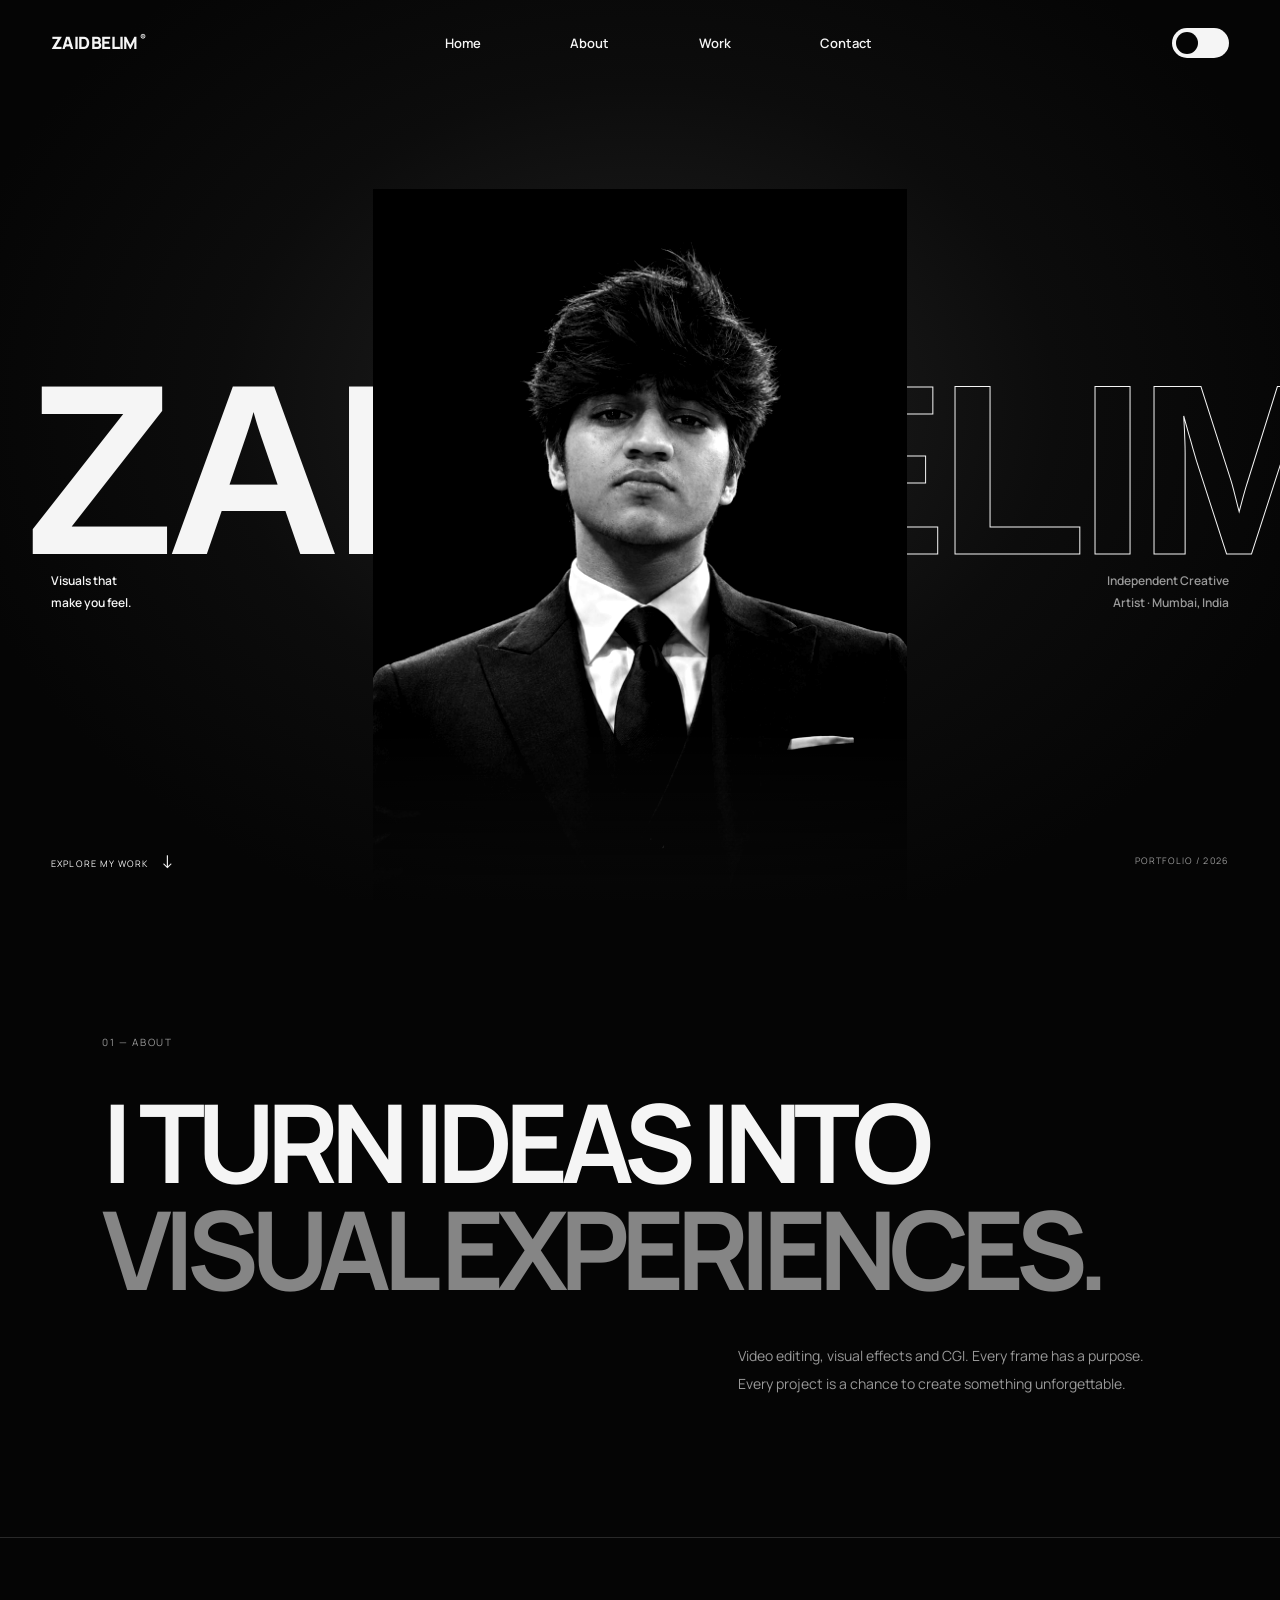
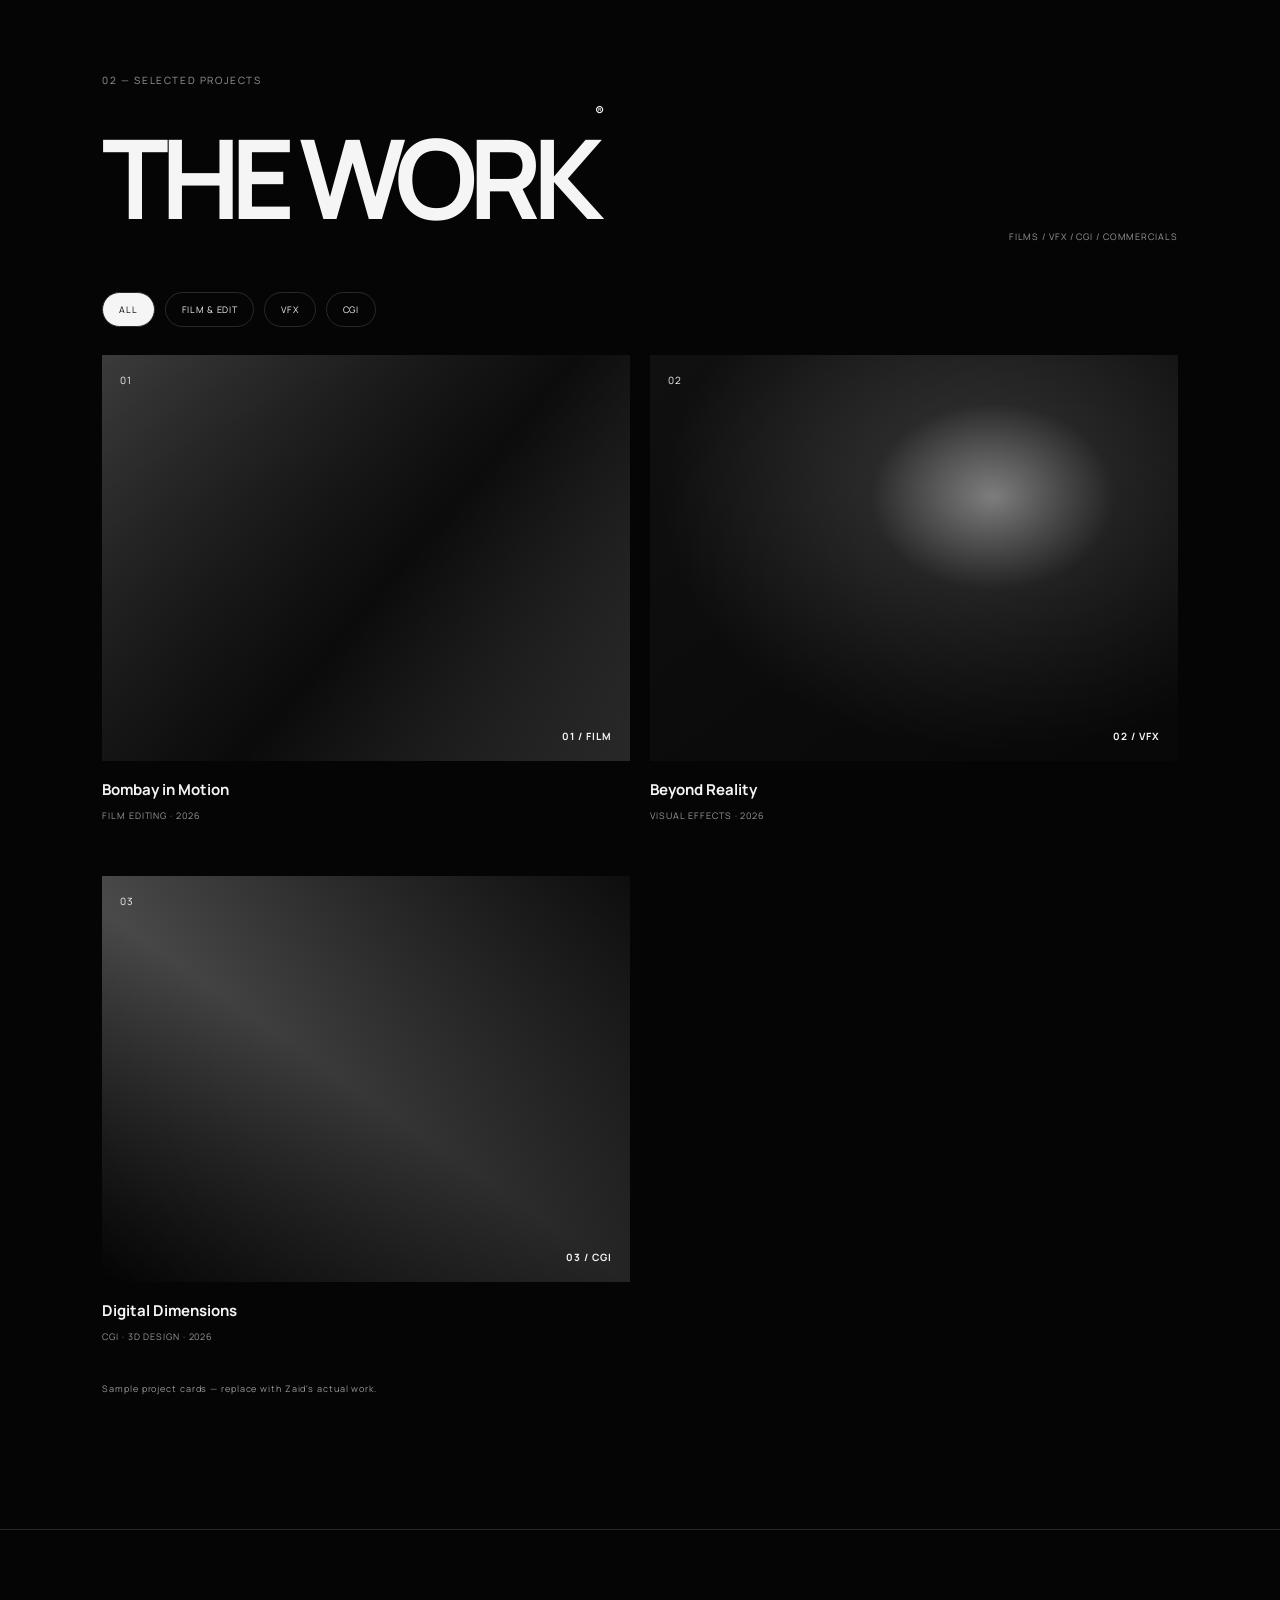
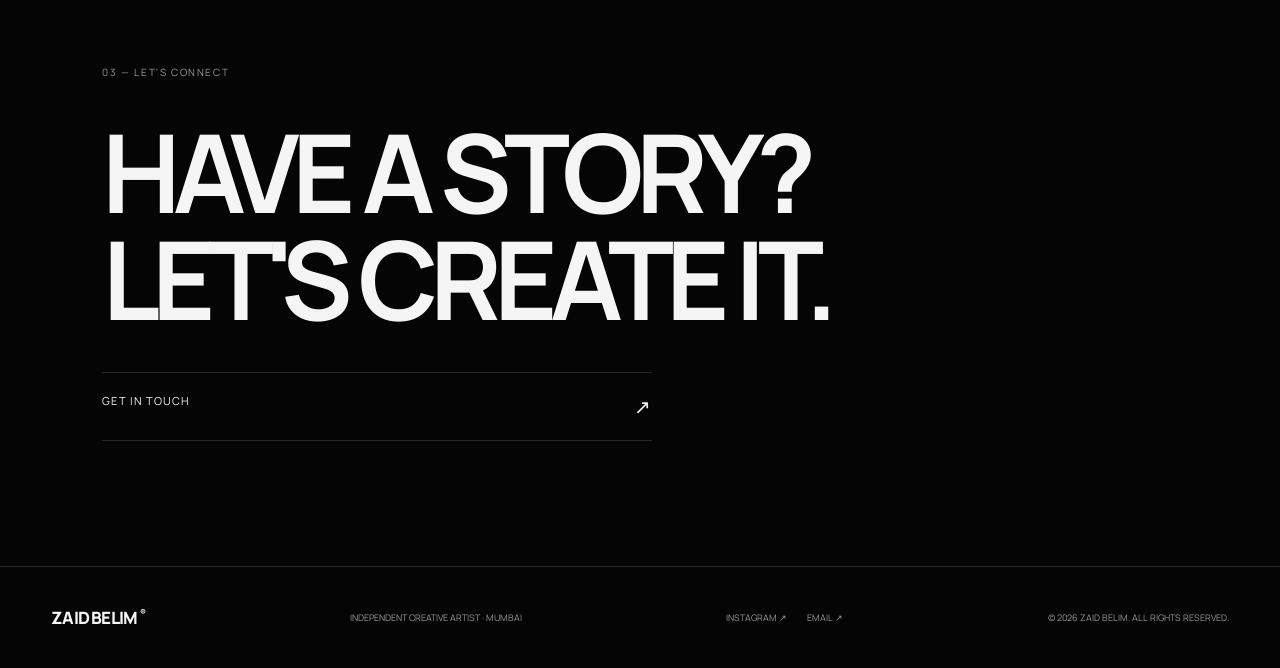
==== commit 62ea320d: "Update index.html" ====
--- a/index.html
+++ b/index.html
@@ -34,7 +34,7 @@
       </div>
 
       <!-- Replace zaid.jpg with Zaid's best portrait photo -->
-      <img class="portrait" src="zaid.jpg" alt="Zaid Belim portrait">
+      <img class="portrait" src="zaid.jpeg" alt="Zaid Belim portrait">
 
       <div class="hero-caption">
         <p>Visuals that<br>make you feel.</p>
--- a/style.css
+++ b/style.css
@@ -1,300 +1,185 @@
 
 :root {
-  --bg: #090909;
-  --panel: #111111;
-  --white: #f4f1ec;
-  --muted: #85817e;
-  --red: #ed202b;
-  --line: rgba(255,255,255,.13);
-  --mono: "DM Mono", monospace;
-  --sans: "Manrope", sans-serif;
+  --bg: #050505;
+  --fg: #f5f5f5;
+  --muted: #999;
+  --line: #292929;
+  --accent: #d9d9d9;
 }
+* { box-sizing: border-box; }
+html { scroll-behavior: smooth; }
+body {
+  margin: 0;
+  background: var(--bg);
+  color: var(--fg);
+  font-family: Manrope, sans-serif;
+  transition: background .3s, color .3s;
+}
+a { color: inherit; text-decoration: none; }
+button { font: inherit; cursor: pointer; color: inherit; }
+.navbar {
+  height: 85px; padding: 0 4%;
+  display: flex; align-items: center; justify-content: space-between;
+  position: absolute; top: 0; left: 0; right: 0; z-index: 10;
+}
+.logo { font-size: 17px; font-weight: 900; letter-spacing: -.8px; }
+.logo span { font-size: 9px; vertical-align: top; margin-left: 3px; }
+nav { display: flex; gap: clamp(22px, 7vw, 100px); }
+nav a { font-size: 13px; font-weight: 600; }
+nav a:hover, footer a:hover { opacity: .55; }
+.theme-toggle {
+  width: 57px; height: 30px; border: 0; border-radius: 30px;
+  background: var(--fg); padding: 4px;
+}
+.theme-toggle span {
+  display: block; width: 22px; height: 22px; border-radius: 50%;
+  background: var(--bg); transition: transform .25s;
+}
+.menu { display: none; background: none; border: 0; font-size: 23px; }
 
-* { box-sizing: border-box; }
-html { scroll-behavior: smooth; scroll-padding-top: 90px; }
-body {
-  margin: 0; background: var(--bg); color: var(--white);
-  font-family: var(--sans); overflow-x: hidden;
+.hero {
+  min-height: 760px; height: 100svh; max-height: 1000px;
+  position: relative; overflow: hidden; isolation: isolate;
+  display: flex; align-items: center; justify-content: center;
+  background: radial-gradient(ellipse at 50% 45%, #222 0%, #0c0c0c 46%, #050505 78%);
 }
-body.modal-open { overflow: hidden; }
-a { color: inherit; text-decoration: none; }
-button, input, select { font: inherit; }
-button { color: inherit; }
-::selection { background: var(--red); color: white; }
+.hero-copy {
+  position: absolute; top: 37%; left: 2%; right: 2%;
+  z-index: -1; text-align: center;
+}
+.overline {
+  font-size: 10px; letter-spacing: .24em; color: var(--muted);
+  margin-bottom: 16px;
+}
+.hero h1 {
+  margin: 0; white-space: nowrap;
+  font-family: "Barlow Condensed", sans-serif;
+  font-weight: 900; font-size: clamp(90px, 19vw, 270px);
+  line-height: .8; letter-spacing: -.035em;
+}
+.hero h1 span { color: transparent; -webkit-text-stroke: 1px var(--fg); }
+.portrait {
+  position: absolute; bottom: 0; left: 50%; transform: translateX(-50%);
+  height: 79%; width: min(66%, 620px);
+  object-fit: contain; object-position: center bottom;
+  filter: grayscale(1) contrast(1.12);
+  -webkit-mask-image: linear-gradient(to bottom, #000 75%, transparent 100%);
+  mask-image: linear-gradient(to bottom, #000 75%, transparent 100%);
+}
+.hero-caption {
+  position: absolute; left: 4%; right: 4%; top: 62%;
+  display: flex; justify-content: space-between; align-items: start;
+  font-size: 12px; line-height: 1.8; font-weight: 600;
+}
+.right-caption { text-align: right; color: var(--muted); }
+.hero-bottom {
+  position: absolute; bottom: 28px; left: 4%; right: 4%;
+  display: flex; justify-content: space-between; align-items: center;
+  font-size: 9px; letter-spacing: .12em;
+}
+.discover span { margin-left: 10px; font-size: 18px; }
+.edition { color: var(--muted); }
 
-.noise {
-  position: fixed; inset: 0; z-index: 10; pointer-events: none;
-  opacity: .055;
-  background-image: url("data:image/svg+xml,%3Csvg viewBox='0 0 180 180' xmlns='http://www.w3.org/2000/svg'%3E%3Cfilter id='n'%3E%3CfeTurbulence type='fractalNoise' baseFrequency='.85' numOctaves='3' stitchTiles='stitch'/%3E%3C/filter%3E%3Crect width='100%25' height='100%25' filter='url(%23n)' opacity='.5'/%3E%3C/svg%3E");
+.intro, .work, .contact { padding: 125px 8%; }
+.label { font-size: 10px; letter-spacing: .16em; color: var(--muted); }
+.intro h2, .contact h2 {
+  font-size: clamp(43px, 8.5vw, 115px); line-height: .98;
+  letter-spacing: -.075em; margin: 40px 0;
 }
-.mono, .eyebrow, .project-meta p, .project-category, .filters,
-.availability, .hero-foot, .hero-top, .art-label, .footer-links,
-.copyright, label, .admin-toolbar, .admin-status {
-  font-family: var(--mono);
-  letter-spacing: .07em;
+.intro h2 span, .contact h2 span { color: #858585; }
+.intro-text {
+  max-width: 440px; margin-left: auto; font-size: 14px;
+  color: var(--muted); line-height: 2;
 }
-.topbar {
-  position: sticky; top: 0; z-index: 20; height: 76px;
-  display: flex; align-items: center; justify-content: space-between;
-  padding: 0 5.5%; background: rgba(9,9,9,.88);
-  border-bottom: 1px solid var(--line); backdrop-filter: blur(16px);
+.work { border-top: 1px solid var(--line); }
+.section-head { display: flex; justify-content: space-between; align-items: end; gap: 20px; }
+.section-head h2 { font-size: clamp(55px, 9vw, 110px); margin: 15px 0 0; letter-spacing: -.08em; }
+.section-head h2 span { font-size: 14px; vertical-align: top; }
+.section-head > p { font-size: 9px; color: var(--muted); letter-spacing: .1em; }
+.filters { display: flex; flex-wrap: wrap; gap: 10px; margin: 40px 0 28px; }
+.filters button {
+  background: none; border: 1px solid var(--line); border-radius: 30px;
+  padding: 10px 16px; font-size: 9px; letter-spacing: .08em;
 }
-.wordmark { font-size: 26px; font-weight: 800; letter-spacing: -.09em; }
-.wordmark span { color: var(--red); font-size: 11px; vertical-align: top; margin-left: 4px; }
-.desktop-nav, .nav-right, .footer-links { display: flex; align-items: center; gap: 28px; }
-.desktop-nav a { color: #c9c6c2; font-size: 12px; transition: color .2s; }
-.desktop-nav a:hover, .footer-links a:hover { color: var(--red); }
-.desktop-nav sup { color: var(--red); font-family: var(--mono); font-size: 9px; }
-.availability { color: #aaa5a0; font-size: 9px; }
-.availability i, .red-dot {
-  display: inline-block; width: 7px; height: 7px; border-radius: 50%;
-  background: var(--red); margin-right: 8px; box-shadow: 0 0 12px #ed202b88;
+.filters button.active, .filters button:hover { background: var(--fg); color: var(--bg); }
+.projects { display: grid; grid-template-columns: 1fr 1fr; gap: 45px 20px; }
+.project { min-width: 0; }
+.project[hidden] { display: none; }
+.project-image {
+  aspect-ratio: 1.3; position: relative; overflow: hidden;
+  background-color: #171717; display: flex; align-items: center; justify-content: center;
+  transition: filter .3s;
 }
-.menu-btn { display: none; background: none; border: 0; }
+.project-image::after {
+  content: ""; position: absolute; inset: 0;
+  background: linear-gradient(145deg, transparent, #0008);
+}
+.project:hover .project-image { filter: brightness(1.2); }
+.project-image span, .project-image b {
+  position: absolute; z-index: 1; font-size: 10px; letter-spacing: .1em;
+}
+.project-image span { top: 18px; left: 18px; }
+.project-image b { bottom: 18px; right: 18px; }
+.image-one {
+  background: linear-gradient(130deg, #3b3b3b, #101010 55%, #555);
+}
+.image-two {
+  background: radial-gradient(ellipse at 65% 35%, #aaa, #333 25%, #101010 68%);
+}
+.image-three {
+  background: linear-gradient(35deg, #050505, #4c4c4c 48%, #121212);
+}
+.project h3 { font-size: 15px; margin: 18px 0 8px; }
+.project > p, .notice { font-size: 9px; letter-spacing: .1em; color: var(--muted); }
+.notice { margin-top: 30px; }
+.contact { border-top: 1px solid var(--line); }
+.contact h2 span { color: var(--fg); }
+.contact-link {
+  display: flex; justify-content: space-between; max-width: 550px;
+  padding: 20px 0; border-top: 1px solid var(--line);
+  border-bottom: 1px solid var(--line); font-size: 11px; letter-spacing: .1em;
+}
+.contact-link span { font-size: 20px; }
+footer {
+  padding: 35px 4%; border-top: 1px solid var(--line);
+  display: flex; flex-wrap: wrap; justify-content: space-between; align-items: center; gap: 22px;
+}
+footer p, footer small, footer div a { font-size: 9px; color: var(--muted); }
+footer div { display: flex; gap: 20px; }
 
-.hero { padding: 0 5.5%; min-height: 740px; }
-.hero-top, .hero-foot {
-  display: flex; justify-content: space-between; color: var(--muted);
-  font-size: 9px; padding: 25px 0;
+body.light {
+  --bg: #ecebe8;
+  --fg: #101010;
+  --muted: #666;
+  --line: #c9c7c3;
 }
-.hero-title-wrap { position: relative; z-index: 2; padding-top: 55px; }
-.eyebrow { font-size: 10px; color: #aaa5a0; margin: 0 0 22px; }
-.hero h1 {
-  margin: 0; font-size: clamp(76px, 13.8vw, 190px);
-  line-height: .76; letter-spacing: -.105em; font-weight: 800;
-  position: relative; z-index: 2;
+body.light .hero { background: radial-gradient(ellipse at 50% 45%, #d2d0cc, #ecebe8 72%); }
+body.light .hero h1 span { -webkit-text-stroke-color: var(--fg); }
+body.light .portrait { filter: grayscale(1) contrast(1.05); }
+body.light .theme-toggle span { transform: translateX(27px); }
+body.light .project-image { background-color: #c5c5c5; }
+
+@media (max-width: 700px) {
+  .navbar { height: 70px; padding: 0 5%; }
+  nav {
+    display: none; position: absolute; top: 69px; left: 0; right: 0;
+    padding: 25px 5%; background: var(--bg); flex-direction: column; gap: 25px;
+  }
+  nav.open { display: flex; }
+  .menu { display: block; }
+  .theme-toggle { margin-left: auto; margin-right: 14px; }
+  .hero { min-height: 690px; height: 92svh; }
+  .hero-copy { top: 39%; }
+  .hero h1 { font-size: 19vw; }
+  .portrait { height: 68%; width: 100%; }
+  .hero-caption { top: 68%; font-size: 10px; }
+  .hero-bottom { bottom: 20px; }
+  .intro, .work, .contact { padding: 85px 5%; }
+  .section-head { align-items: start; flex-direction: column; }
+  .section-head h2 { font-size: 62px; }
+  .projects { grid-template-columns: 1fr; gap: 35px; }
+  .project-image { aspect-ratio: 1.2; }
+  .intro h2, .contact h2 { font-size: clamp(42px, 10vw, 70px); }
+  footer { padding: 28px 5%; }
+  footer p { order: 3; width: 100%; }
 }
-.outline { color: transparent; -webkit-text-stroke: 1px #f4f1ec; }
-.hero-bottom {
-  display: flex; align-items: end; justify-content: space-between;
-  max-width: 480px; margin: 40px 0 0 auto; position: relative; z-index: 3;
-}
-.hero-copy { font-size: 13px; line-height: 1.8; color: #b5b0aa; }
-.round-link {
-  width: 54px; height: 54px; display: grid; place-items: center;
-  border: 1px solid #555; border-radius: 50%; font-size: 24px;
-  transition: .3s ease;
-}
-.round-link:hover { background: var(--red); border-color: var(--red); transform: rotate(45deg); }
-.hero-art {
-  height: 240px; margin-top: -115px; position: relative; overflow: hidden;
-  border: 1px solid #ffffff12; background:
-  radial-gradient(ellipse at 65% 50%, #541013 0, #22090b 22%, #0b0b0b 62%);
-}
-.art-grid {
-  position: absolute; inset: 0; opacity: .22;
-  background-image: linear-gradient(#ffffff15 1px,transparent 1px),
-  linear-gradient(90deg,#ffffff15 1px,transparent 1px);
-  background-size: 48px 48px;
-  mask-image: linear-gradient(90deg,transparent,black);
-}
-.art-orbit {
-  position: absolute; width: 280px; height: 280px; border-radius: 50%;
-  left: 63%; top: 50%; transform: translate(-50%,-50%) rotate(-25deg);
-  border: 1px solid #ed202b66;
-}
-.orbit-one { width: 360px; height: 125px; }
-.orbit-two { width: 150px; height: 340px; transform: translate(-50%,-50%) rotate(35deg); }
-.art-core {
-  position: absolute; width: 110px; height: 110px; border-radius: 50%;
-  left: 63%; top: 50%; transform: translate(-50%,-50%);
-  background: radial-gradient(circle at 35% 30%, #ff7b72, #ed202b 28%, #48090d 68%, #0a0a0a);
-  box-shadow: 0 0 75px #ed202b50, inset -14px -15px 25px #0009;
-  animation: float 5s ease-in-out infinite;
-}
-.art-label { position: absolute; bottom: 20px; font-size: 8px; line-height: 1.8; color: #a6a09b; }
-.label-left { left: 22px; } .label-right { right: 22px; text-align: right; }
-.art-cross { position: absolute; color: var(--red); font-size: 18px; }
-.cross-one { top: 22px; right: 28%; } .cross-two { bottom: 32px; left: 45%; }
-.hero-foot { border-bottom: 1px solid var(--line); }
-
-.section-pad { padding: 125px 5.5%; }
-.section-heading { display: flex; justify-content: space-between; align-items: end; gap: 30px; }
-.section-heading h2, .contact h2 {
-  margin: 0; font-size: clamp(48px, 8vw, 108px); line-height: .9;
-  letter-spacing: -.085em; font-weight: 800;
-}
-.section-heading h2 span, .contact h2 span, .manifesto-text span,
-.admin-box h2 span { color: var(--red); }
-.section-heading h2 sup { font-size: 12px; vertical-align: top; color: var(--red); margin-left: 10px; letter-spacing: 0; }
-.section-note { color: var(--muted); font-size: 11px; line-height: 1.8; }
-.filters {
-  display: flex; flex-wrap: wrap; gap: 9px; margin: 45px 0 24px;
-}
-.filter {
-  padding: 12px 17px; background: transparent; border: 1px solid #343434;
-  border-radius: 100px; font-size: 10px; cursor: pointer; color: #aaa;
-  transition: .25s;
-}
-.filter span { color: var(--red); padding-left: 8px; }
-.filter:hover, .filter.active { background: var(--red); border-color: var(--red); color: white; }
-.filter.active span { color: white; }
-
-.project-grid { display: grid; grid-template-columns: repeat(2,minmax(0,1fr)); gap: 38px 20px; }
-.project-card { min-width: 0; }
-.project-card[hidden] { display: none; }
-.project-featured { grid-column: span 2; }
-.project-visual {
-  display: block; position: relative; overflow: hidden; width: 100%;
-  aspect-ratio: 16 / 9; border: 0; padding: 0; text-align: left;
-  background: #161313; cursor: pointer; isolation: isolate;
-}
-.project-card:not(.project-featured) .project-visual { aspect-ratio: 1.25; }
-.project-visual::after {
-  content: ""; position: absolute; inset: 0; z-index: -1;
-  background: linear-gradient(120deg,transparent 25%,#ed202b15 50%,transparent 70%);
-  transform: translateX(-100%); transition: transform .8s;
-}
-.project-visual:hover::after { transform: translateX(100%); }
-.project-visual img { width: 100%; height: 100%; object-fit: cover; display: block; transition: transform .7s, filter .5s; }
-.project-visual:hover img { transform: scale(1.045); filter: saturate(1.12); }
-.visual-number { position: absolute; top: 18px; left: 18px; z-index: 2; font: 10px var(--mono); color: #eee9e4; }
-.visual-title {
-  position: absolute; left: 7%; bottom: 9%; z-index: 2;
-  font-size: clamp(30px, 6vw, 82px); line-height: .85; font-weight: 800;
-  letter-spacing: -.09em; text-shadow: 0 5px 30px #0009;
-}
-.visual-open { position: absolute; right: 18px; bottom: 18px; z-index: 2; font-size: 24px; }
-.shape-red {
-  position: absolute; width: 38%; aspect-ratio: 1; border-radius: 50%;
-  right: 13%; top: 13%; background: radial-gradient(circle at 30% 25%,#ffb3a5,#ed202b 24%,#58080d 65%,#090909);
-  box-shadow: 0 0 90px #ed202b35; transition: transform .7s;
-}
-.project-visual:hover .shape-red { transform: scale(1.1) rotate(20deg); }
-.placeholder-visual { background: radial-gradient(ellipse at 70% 40%,#351013,#111 60%); }
-.visual-two { background: linear-gradient(145deg,#131313,#321113 70%,#080808); }
-.visual-sun {
-  position: absolute; width: 42%; aspect-ratio: 1; right: 9%; top: 12%; border-radius: 50%;
-  background: radial-gradient(circle at 30% 30%,#ffb9a7,#ed202b 30%,#7d1018 68%,#160609);
-  box-shadow: 0 0 70px #ed202b30;
-}
-.visual-three { background: radial-gradient(ellipse at 50% 40%,#2a2a2a,#111 70%); }
-.visual-rings {
-  position: absolute; width: 40%; aspect-ratio: 1; right: 12%; top: 13%;
-  border: 1px solid #ed202b; border-radius: 50%;
-  box-shadow: 0 0 0 18px #ed202b12,0 0 0 40px #ed202b09,0 0 70px #ed202b30;
-}
-.project-meta { display: flex; justify-content: space-between; gap: 12px; padding: 16px 0 0; }
-.project-meta h3 { font-size: 14px; font-weight: 600; margin: 0 0 7px; }
-.project-meta p { color: var(--muted); font-size: 8px; margin: 0; }
-.project-category { font-size: 8px; color: #b3aaa5; padding-top: 3px; white-space: nowrap; }
-.demo-note { margin-top: 28px; font: 9px var(--mono); color: #716d69; }
-
-.manifesto { border-top: 1px solid var(--line); border-bottom: 1px solid var(--line); }
-.manifesto-text {
-  font-size: clamp(52px, 11vw, 150px); line-height: .86; font-weight: 800;
-  letter-spacing: -.095em; margin: 50px 0 75px;
-}
-.about-bottom { display: grid; grid-template-columns: 1fr 1fr; gap: 35px; }
-.about-index { font-size: 10px; color: var(--muted); line-height: 2; }
-.about-copy { max-width: 480px; }
-.about-copy h3 { font-size: 20px; letter-spacing: -.04em; margin: 0 0 15px; }
-.about-copy p { font-size: 13px; line-height: 1.9; color: #b4afaa; }
-.small-muted { color: #77716d !important; font-size: 10px !important; }
-
-.contact { background: #0e0b0b; }
-.contact h2 { font-size: clamp(48px, 9vw, 118px); margin: 35px 0 42px; }
-.contact-link {
-  max-width: 560px; display: flex; justify-content: space-between; align-items: center;
-  padding: 21px 0; border-top: 1px solid #5b3939; border-bottom: 1px solid #5b3939;
-  font: 10px var(--mono); letter-spacing: .08em; transition: color .25s;
-}
-.contact-link span:last-child { color: var(--red); font-size: 22px; }
-.contact-link:hover { color: var(--red); }
-.contact-hint { color: var(--muted); font-size: 10px; margin-top: 15px; }
-
-.footer {
-  padding: 30px 5.5% 20px; display: flex; flex-wrap: wrap; gap: 25px;
-  justify-content: space-between; align-items: center; border-top: 1px solid var(--line);
-}
-.footer > p { color: var(--muted); font-size: 8px; }
-.footer-links { gap: 18px; }
-.footer-links a, .admin-trigger { font-size: 8px; color: #b6b0aa; background: none; border: 0; padding: 0; cursor: pointer; }
-.copyright { width: 100%; margin-top: 15px; }
-
-.video-modal, .admin-modal {
-  position: fixed; inset: 0; z-index: 100; display: none;
-  background: rgba(0,0,0,.94); padding: 24px; overflow-y: auto;
-}
-.video-modal.open, .admin-modal.open { display: flex; align-items: center; justify-content: center; }
-.modal-close {
-  position: fixed; top: 22px; right: 25px; z-index: 5; background: none;
-  border: 1px solid #555; border-radius: 50%; width: 44px; height: 44px;
-  font-size: 28px; cursor: pointer;
-}
-.modal-content { width: min(100%,1100px); }
-.modal-content video, .modal-content iframe { width: 100%; aspect-ratio: 16/9; border: 0; background: #111; }
-.admin-box {
-  position: relative; width: min(100%,520px); padding: 36px;
-  border: 1px solid #3b2828; background: #101010;
-}
-.admin-box h2 { font-size: 50px; line-height: .85; letter-spacing: -.08em; margin: 18px 0; }
-.admin-description { color: #999; font-size: 12px; line-height: 1.7; margin-bottom: 26px; }
-.admin-box form { display: grid; gap: 10px; }
-.admin-box label { font-size: 9px; color: #aaa; margin-top: 8px; }
-.admin-box input:not([type=checkbox]), .admin-box select {
-  width: 100%; border: 1px solid #393333; background: #090909; color: white;
-  padding: 13px; outline: none; border-radius: 0; font-size: 12px;
-}
-.admin-box input:focus, .admin-box select:focus { border-color: var(--red); }
-.check-row { display: flex; gap: 10px; align-items: center; }
-.red-button {
-  background: var(--red); color: white; border: 0; padding: 15px;
-  margin-top: 14px; font: 10px var(--mono); cursor: pointer; transition: background .2s;
-}
-.red-button:hover { background: #b80e18; }
-.text-button { background: none; border: 0; color: var(--red); cursor: pointer; font: 9px var(--mono); }
-.admin-toolbar { display: flex; justify-content: space-between; align-items: center; margin: 25px 0; font-size: 9px; }
-.admin-projects { border-top: 1px solid var(--line); margin-top: 25px; }
-.admin-project-row { display: flex; justify-content: space-between; gap: 12px; padding: 14px 0; border-bottom: 1px solid var(--line); font-size: 11px; }
-.admin-project-row button { background: none; border: 0; color: var(--red); cursor: pointer; font-size: 10px; }
-.admin-status { font-size: 10px; color: #c3c0ba; line-height: 1.6; margin-top: 18px; }
-
-@keyframes float { 0%,100% { transform: translate(-50%,-50%) translateY(0); } 50% { transform: translate(-50%,-50%) translateY(-12px); } }
-
-@media (min-width: 1400px) {
-  .hero, .section-pad { padding-left: max(5.5%,calc((100vw - 1300px)/2)); padding-right: max(5.5%,calc((100vw - 1300px)/2)); }
-}
-@media (max-width: 760px) {
-  .topbar { height: 65px; padding: 0 5%; }
-  .desktop-nav { display: none; position: absolute; top: 64px; left: 0; right: 0; padding: 25px; background: #0a0a0a; border-bottom: 1px solid var(--line); }
-  .desktop-nav.open { display: flex; flex-direction: column; align-items: flex-start; gap: 22px; }
-  .nav-right { gap: 12px; }
-  .availability { font-size: 7px; }
-  .menu-btn { display: block; font-size: 18px; cursor: pointer; }
-  .hero { padding: 0 5%; min-height: auto; }
-  .hero-top { font-size: 7px; }
-  .hero-title-wrap { padding-top: 55px; }
-  .hero h1 { font-size: clamp(70px,15vw,115px); }
-  .hero-bottom { margin-top: 28px; max-width: 100%; }
-  .hero-copy { font-size: 11px; }
-  .round-link { width: 44px; height: 44px; }
-  .hero-art { height: 180px; margin-top: -20px; }
-  .art-core { width: 76px; height: 76px; }
-  .art-orbit { left: 65%; }
-  .hero-foot { font-size: 7px; }
-  .section-pad { padding: 82px 5%; }
-  .section-heading { align-items: start; flex-direction: column; gap: 15px; }
-  .section-heading h2 { font-size: clamp(46px,11vw,76px); }
-  .section-note br { display: none; }
-  .filters { margin-top: 28px; gap: 7px; }
-  .filter { padding: 10px 12px; font-size: 9px; }
-  .project-grid { gap: 28px 12px; }
-  .project-card:not(.project-featured) .project-visual { aspect-ratio: .9; }
-  .project-featured .visual-title { font-size: clamp(45px,10vw,70px); }
-  .project-card:not(.project-featured) .visual-title { font-size: clamp(23px,5.5vw,38px); }
-  .project-meta { flex-direction: column; gap: 8px; }
-  .project-meta h3 { font-size: 11px; }
-  .project-meta p, .project-category { font-size: 7px; }
-  .manifesto-text { font-size: clamp(49px,12vw,90px); margin: 38px 0 50px; }
-  .about-bottom { grid-template-columns: 1fr; gap: 28px; }
-  .about-copy h3 { font-size: 18px; }
-  .contact h2 { font-size: clamp(44px,10.8vw,80px); }
-  .footer { gap: 15px; }
-  .footer > p { display: none; }
-  .footer-links { gap: 13px; }
-  .admin-box { padding: 28px 20px; }
-}
-@media (prefers-reduced-motion: reduce) {
-  *, *::before, *::after { animation-duration: .01ms !important; transition-duration: .01ms !important; scroll-behavior: auto !important; }
-}
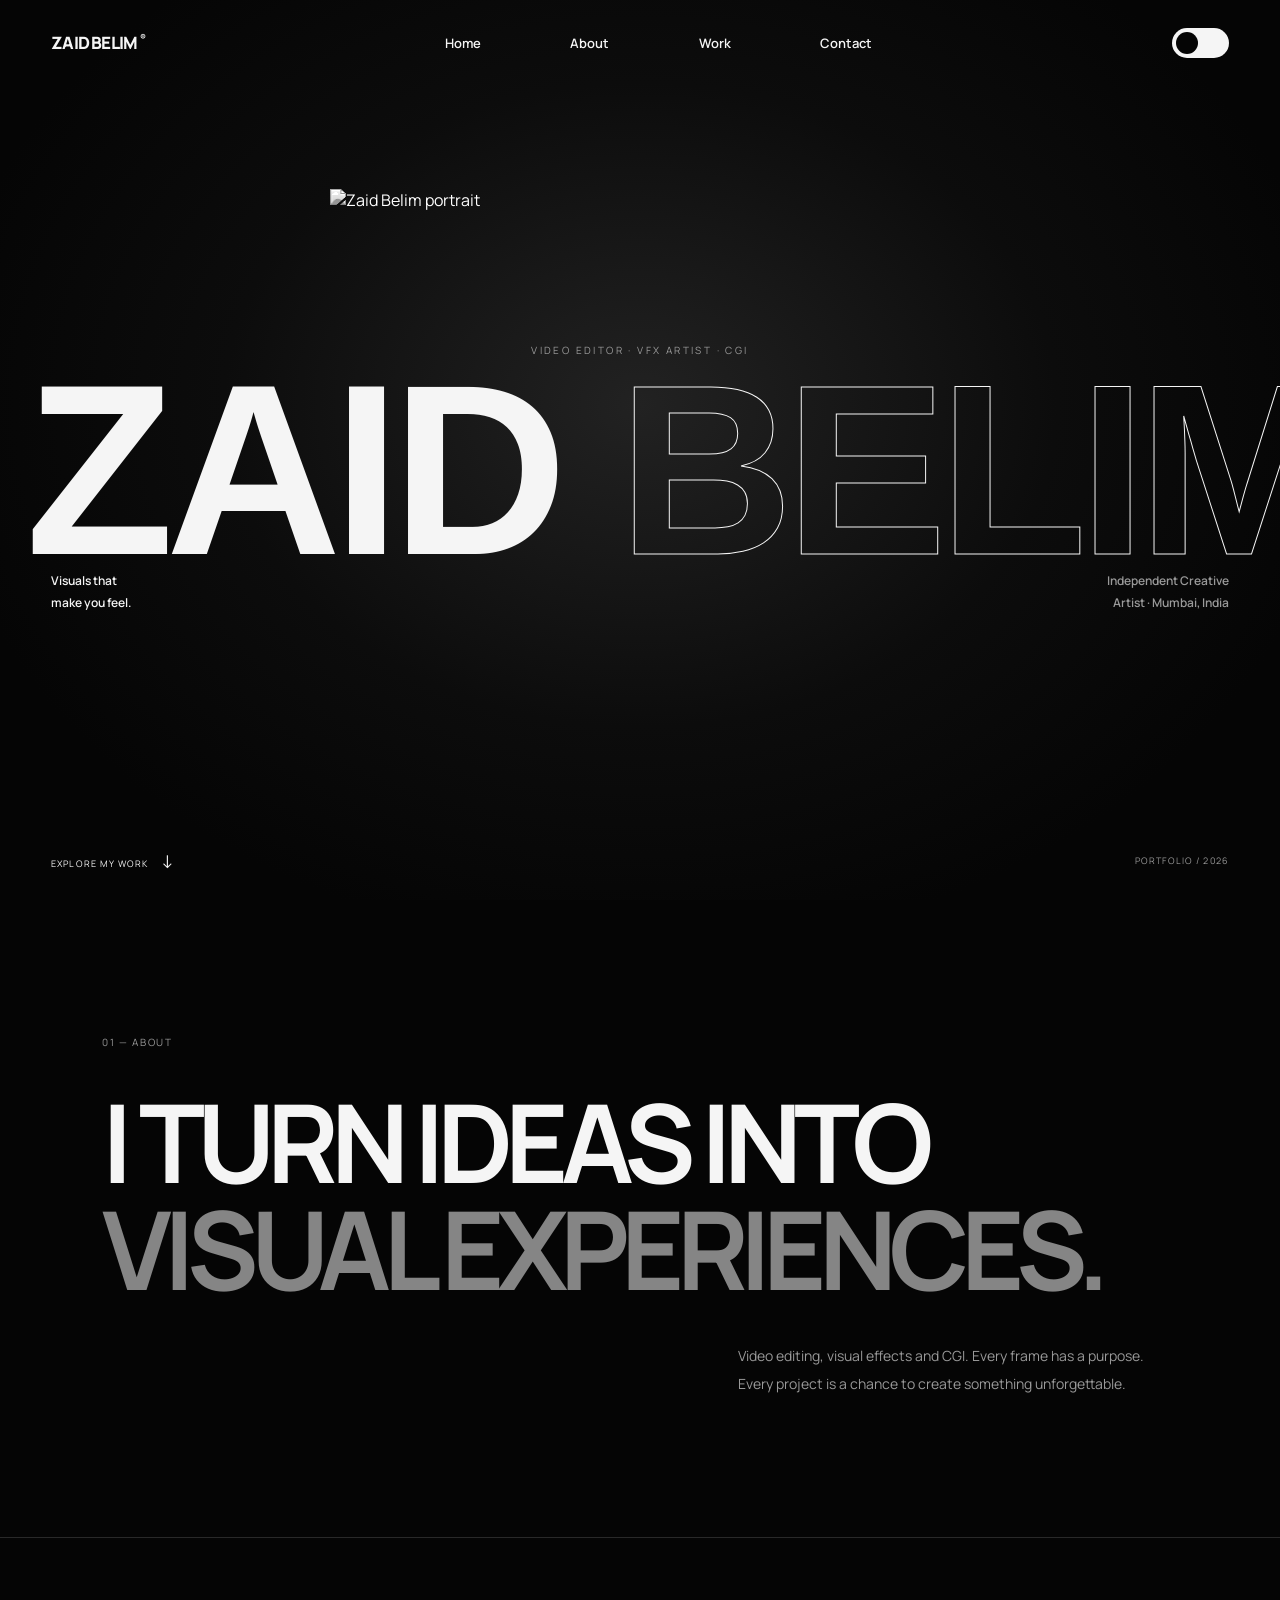
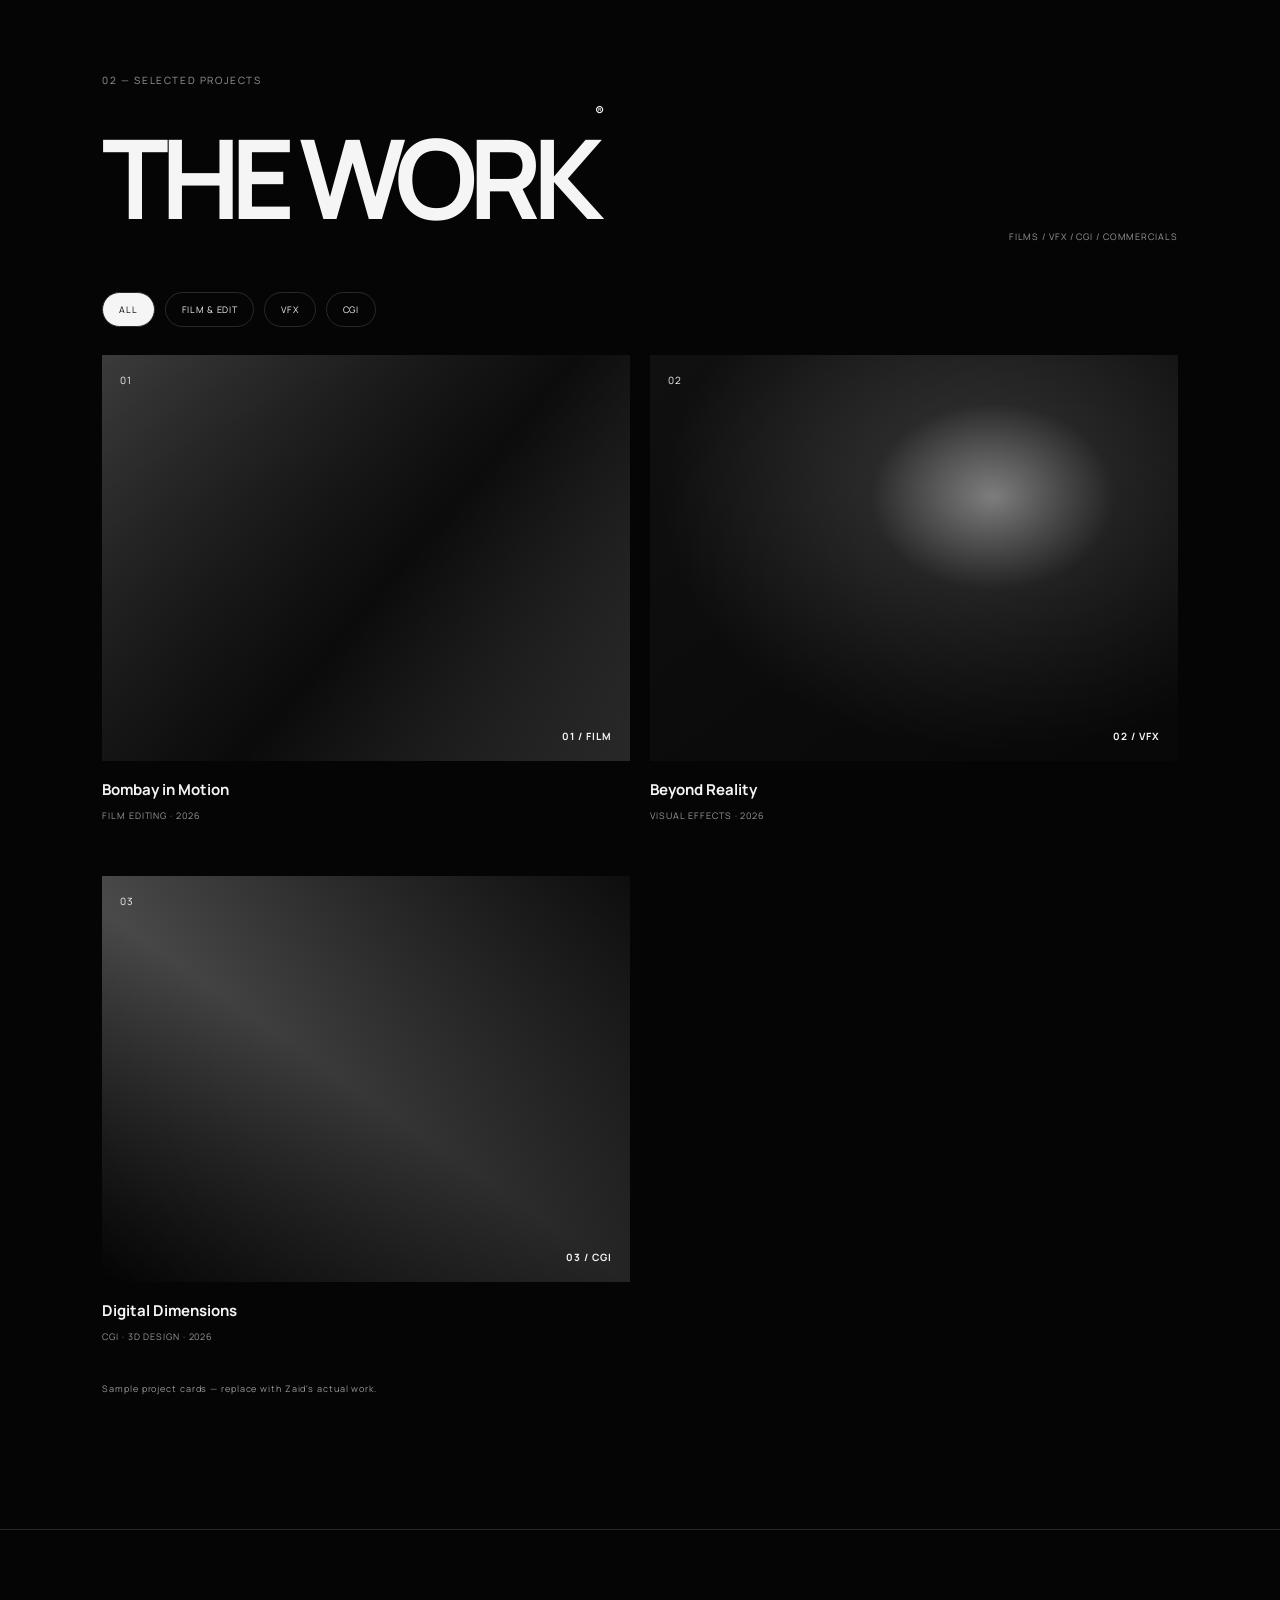
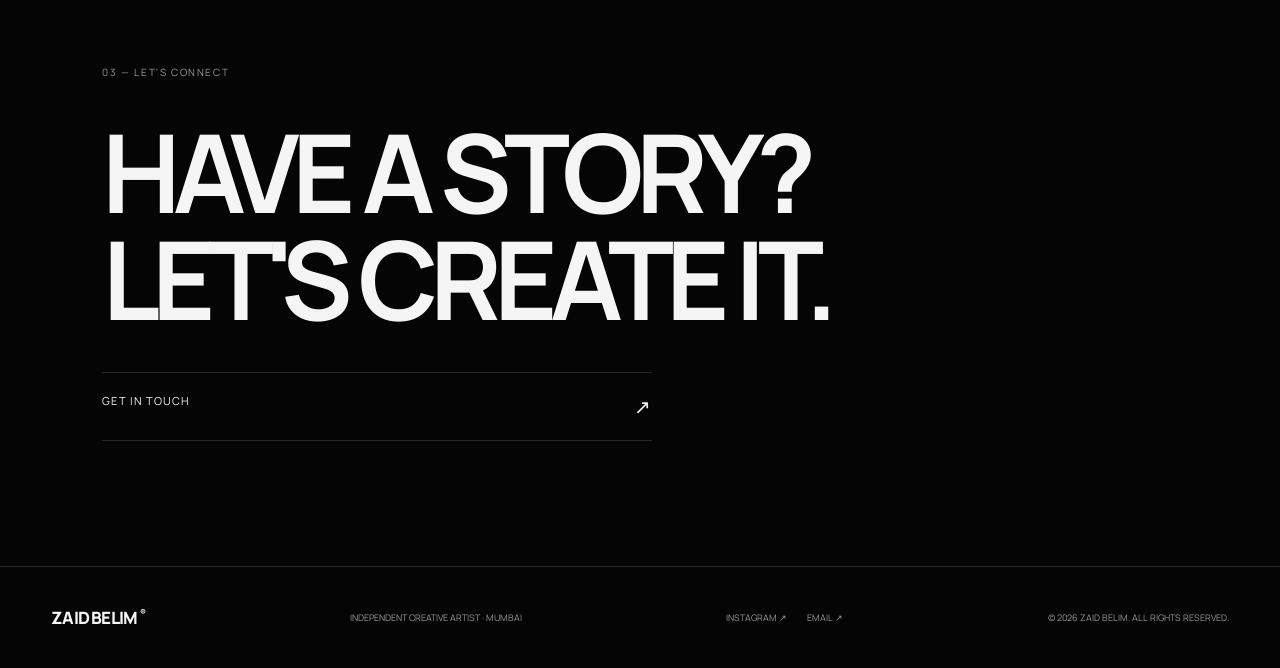
==== commit ad3bb411: "Update index.html" ====
--- a/index.html
+++ b/index.html
@@ -34,7 +34,7 @@
       </div>
 
       <!-- Replace zaid.jpg with Zaid's best portrait photo -->
-      <img class="portrait" src="zaid.jpeg" alt="Zaid Belim portrait">
+      <img class="portrait" src="zaid.png" alt="Zaid Belim portrait">
 
       <div class="hero-caption">
         <p>Visuals that<br>make you feel.</p>
